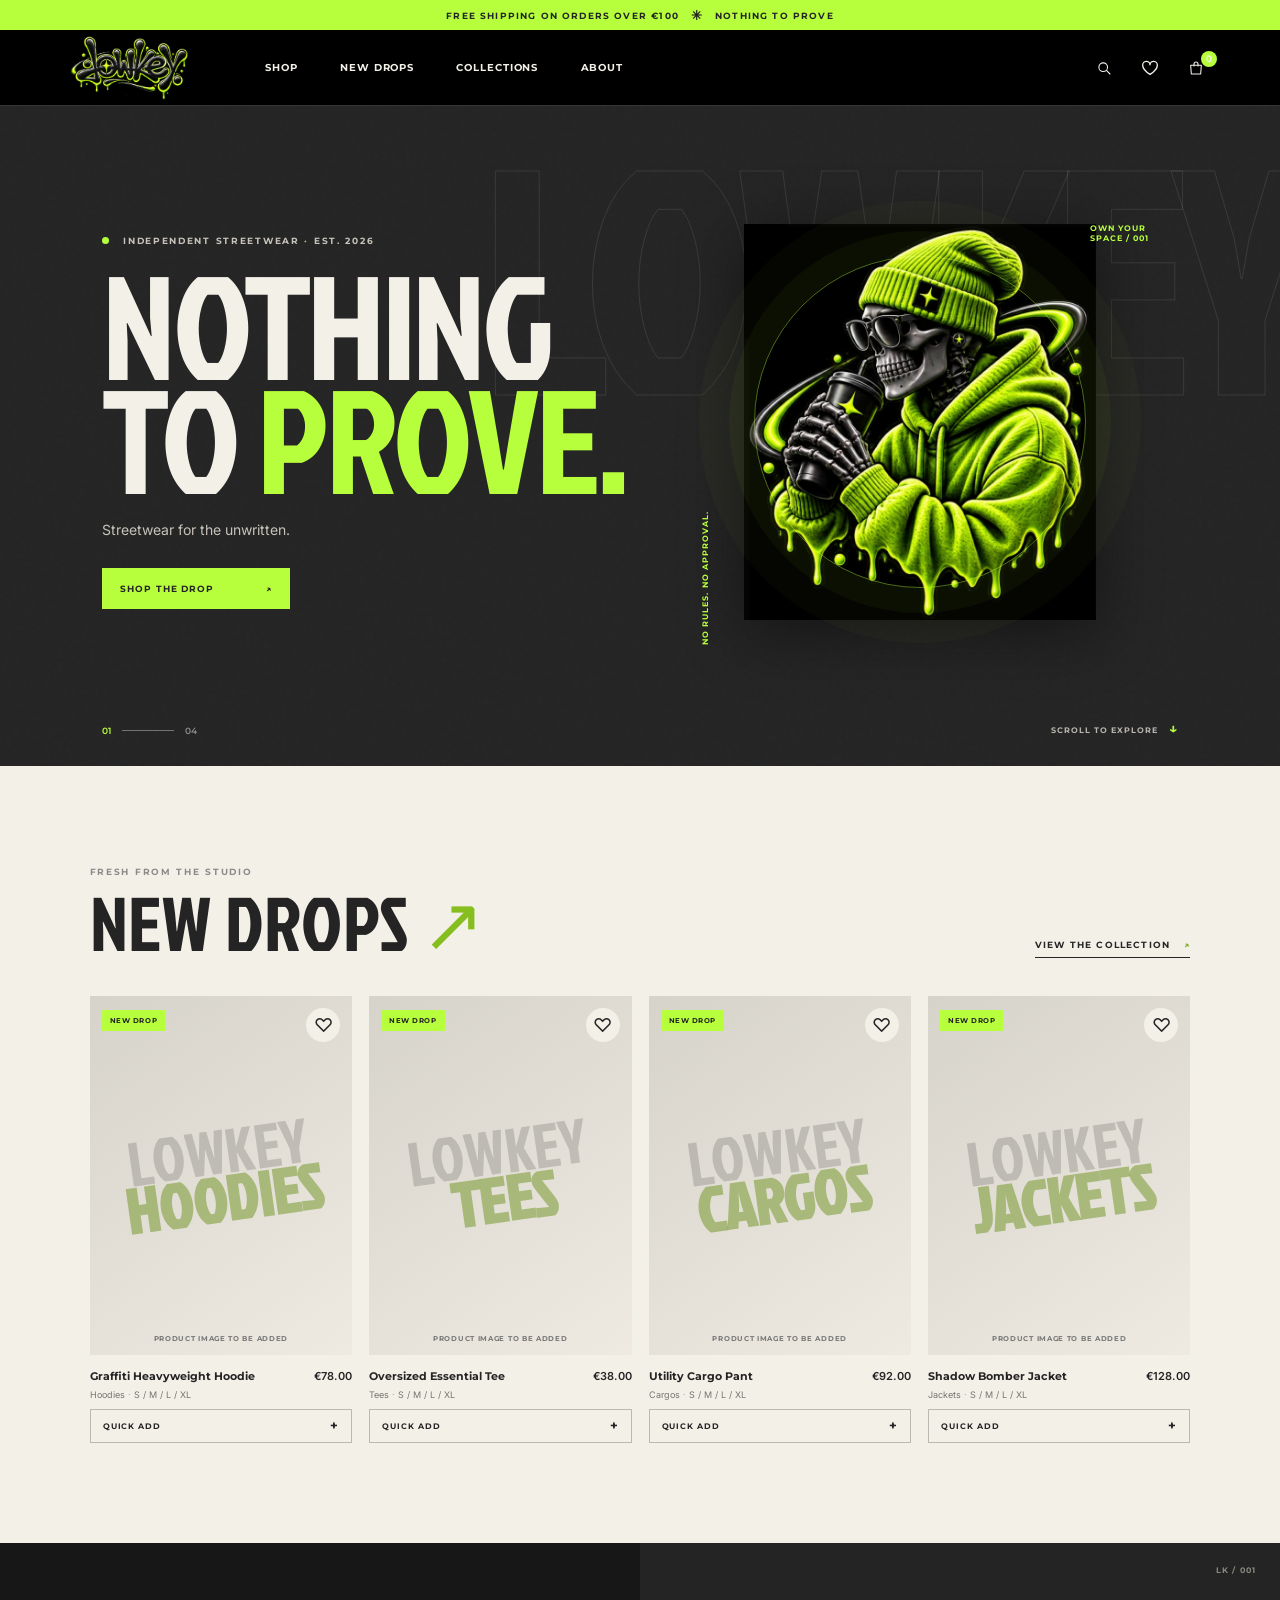
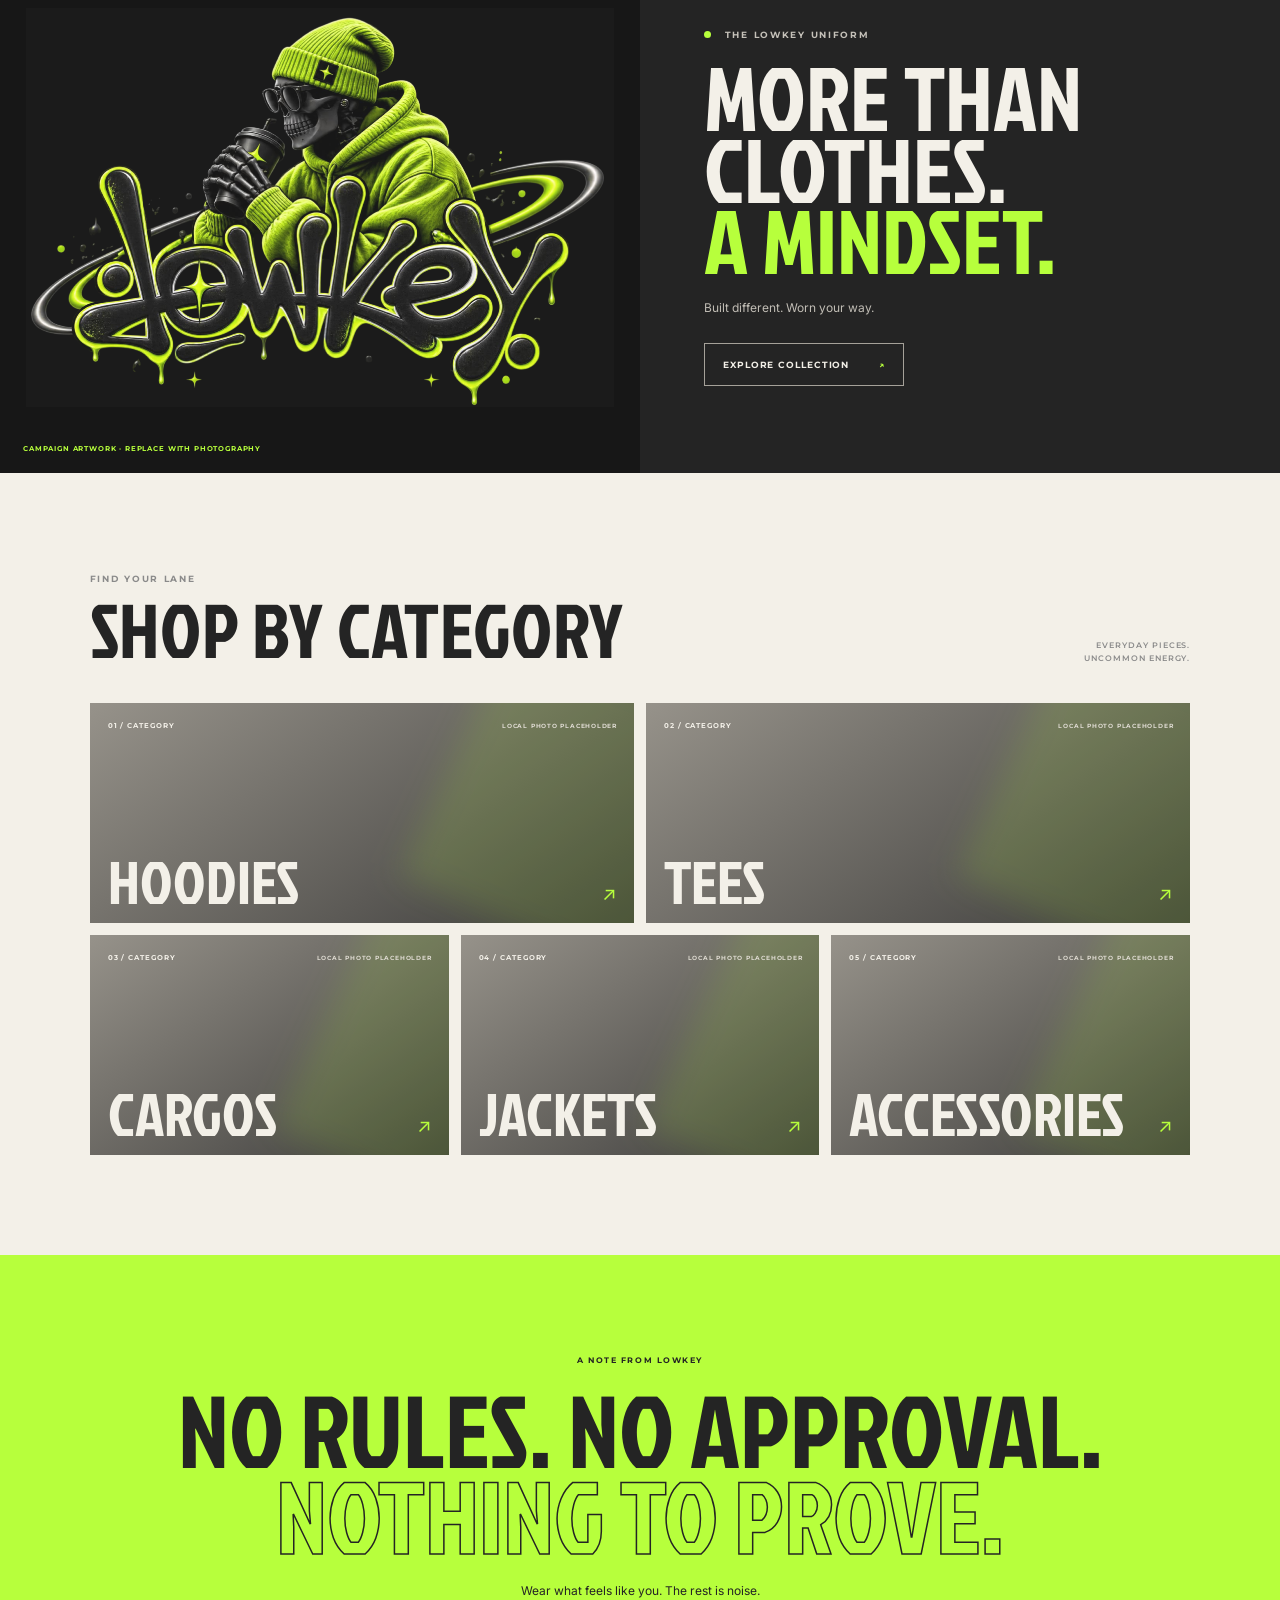
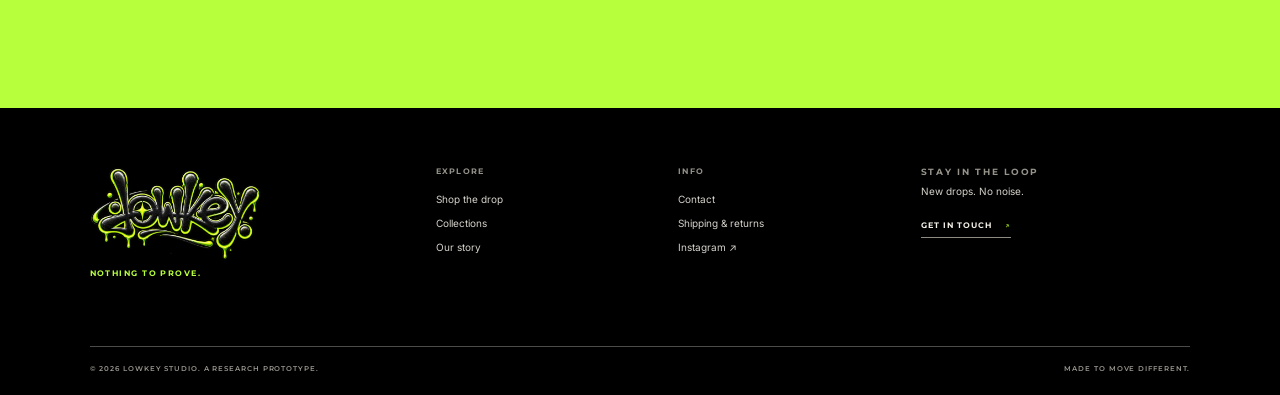
==== traditional/index.html @ ee7fc011 "static traditional homepage" ====
<!doctype html>
<html lang="en" data-prototype="traditional">
  <head>
    <meta charset="utf-8">
    <meta name="viewport" content="width=device-width, initial-scale=1">
    <meta name="theme-color" content="#242424">
    <meta name="description" content="LOWKEY — streetwear for the unwritten. Nothing to prove.">
    <title>LOWKEY — Nothing to prove</title>
    <link rel="preconnect" href="https://fonts.googleapis.com">
    <link rel="preconnect" href="https://fonts.gstatic.com" crossorigin>
    <link href="https://fonts.googleapis.com/css2?family=Inter:wght@400;500;600;700&family=Jockey+One&family=Montserrat:wght@400;500;600;700;800&display=swap" rel="stylesheet">
    <link rel="stylesheet" href="../shared/css/site.css">
    <script type="module" src="../shared/js/home.js"></script>
  </head>
  <body>
    <a class="skip-link" href="#main">Skip to content</a>
    <div class="announcement">FREE SHIPPING ON ORDERS OVER €100 <span aria-hidden="true">✳</span> NOTHING TO PROVE</div>
    <header class="site-header">
      <a class="brand" href="./" aria-label="LOWKEY home"><img src="../images/logos/Screenshot%202026-09-05%20at%2019.12.32.png" alt="LOWKEY"></a>
      <button class="menu-toggle" type="button" aria-expanded="false" aria-controls="primary-nav" aria-label="Open menu"><span></span><span></span></button>
      <nav id="primary-nav" class="primary-nav" aria-label="Main navigation">
        <a href="#drops">Shop</a><a href="#drops">New drops</a><a href="#campaign">Collections</a><a href="#about">About</a>
      </nav>
      <div class="header-actions">
        <button class="icon-button search-toggle" aria-label="Search products" type="button"><svg viewBox="0 0 24 24" aria-hidden="true"><circle cx="10.8" cy="10.8" r="6.5"></circle><path d="m16 16 5 5"></path></svg></button>
        <a class="icon-button" href="#drops" aria-label="Wishlist"><svg viewBox="0 0 24 24" aria-hidden="true"><path d="M20.8 8.7c0 5.4-8.8 11-8.8 11S3.2 14.1 3.2 8.7a4.4 4.4 0 0 1 8.8-.5 4.4 4.4 0 0 1 8.8.5Z"></path></svg></a>
        <button class="cart-link icon-button" type="button" aria-label="Shopping bag, 0 items" aria-controls="cart-panel"><svg viewBox="0 0 24 24" aria-hidden="true"><path d="M4 8h16l-1 13H5L4 8Z"></path><path d="M9 9V6a3 3 0 0 1 6 0v3"></path></svg><span class="cart-count" aria-live="polite">0</span></button>
      </div>
    </header>
    <main id="main">
      <section class="hero" aria-labelledby="hero-title">
        <div class="hero-grain" aria-hidden="true"></div>
        <div class="hero-copy">
          <p class="eyebrow"><span class="lime-dot"></span> INDEPENDENT STREETWEAR · EST. 2026</p>
          <h1 id="hero-title">NOTHING<br>TO <span>PROVE.</span></h1>
          <p class="hero-subtitle">Streetwear for the unwritten.</p>
          <a class="button button-lime" href="#drops">SHOP THE DROP <span aria-hidden="true">↗</span></a>
        </div>
        <div class="hero-art" aria-label="LOWKEY character artwork">
          <span class="art-note">OWN YOUR<br>SPACE / 001</span>
          <img src="../images/logos/Screenshot%202026-09-05%20at%2019.12.55.png" alt="LOWKEY illustrated character wearing an acid lime hoodie">
          <span class="art-caption">NO RULES. NO APPROVAL.</span>
        </div>
        <div class="hero-index"><span>01</span><span class="index-line"></span><span>04</span></div>
        <a class="scroll-cue" href="#drops">SCROLL TO EXPLORE <span aria-hidden="true">↓</span></a>
      </section>

      <section id="drops" class="drops section-pad" aria-labelledby="drops-title">
        <div class="section-heading">
          <div><p class="eyebrow">FRESH FROM THE STUDIO</p><h2 id="drops-title">NEW DROPS <span class="lime-text">↗</span></h2></div>
          <a class="text-link" href="#categories">VIEW THE COLLECTION <span aria-hidden="true">↗</span></a>
        </div>
        <div id="product-grid" class="product-grid" aria-live="polite"></div>
      </section>

      <section id="campaign" class="campaign" aria-labelledby="campaign-title">
        <div class="campaign-image"><img src="../images/logos/Screenshot%202026-09-05%20at%2019.12.09.png" alt="LOWKEY illustrated character and graffiti brand artwork"><span class="image-label">CAMPAIGN ARTWORK · REPLACE WITH PHOTOGRAPHY</span></div>
        <div class="campaign-copy"><p class="eyebrow"><span class="lime-dot"></span> THE LOWKEY UNIFORM</p><h2 id="campaign-title">MORE THAN<br>CLOTHES.<br><span>A MINDSET.</span></h2><p>Built different. Worn your way.</p><a class="button button-outline" href="#categories">EXPLORE COLLECTION <span aria-hidden="true">↗</span></a></div>
        <span class="campaign-mark" aria-hidden="true">LK / 001</span>
      </section>

      <section id="categories" class="categories section-pad" aria-labelledby="categories-title">
        <div class="section-heading"><div><p class="eyebrow">FIND YOUR LANE</p><h2 id="categories-title">SHOP BY CATEGORY</h2></div><span class="category-note">EVERYDAY PIECES.<br>UNCOMMON ENERGY.</span></div>
        <div class="category-grid">
          <a href="#drops" class="category-tile tile-hoodies"><span class="tile-num">01 / CATEGORY</span><span class="tile-title">HOODIES</span><span class="tile-arrow">↗</span><span class="placeholder-tag">LOCAL PHOTO PLACEHOLDER</span></a>
          <a href="#drops" class="category-tile tile-tees"><span class="tile-num">02 / CATEGORY</span><span class="tile-title">TEES</span><span class="tile-arrow">↗</span><span class="placeholder-tag">LOCAL PHOTO PLACEHOLDER</span></a>
          <a href="#drops" class="category-tile tile-cargos"><span class="tile-num">03 / CATEGORY</span><span class="tile-title">CARGOS</span><span class="tile-arrow">↗</span><span class="placeholder-tag">LOCAL PHOTO PLACEHOLDER</span></a>
          <a href="#drops" class="category-tile tile-jackets"><span class="tile-num">04 / CATEGORY</span><span class="tile-title">JACKETS</span><span class="tile-arrow">↗</span><span class="placeholder-tag">LOCAL PHOTO PLACEHOLDER</span></a>
          <a href="#drops" class="category-tile tile-accessories"><span class="tile-num">05 / CATEGORY</span><span class="tile-title">ACCESSORIES</span><span class="tile-arrow">↗</span><span class="placeholder-tag">LOCAL PHOTO PLACEHOLDER</span></a>
        </div>
      </section>

      <section id="about" class="statement" aria-labelledby="statement-title"><p class="eyebrow">A NOTE FROM LOWKEY</p><h2 id="statement-title">NO RULES. NO APPROVAL.<br><span>NOTHING TO PROVE.</span></h2><p class="statement-copy">Wear what feels like you. The rest is noise.</p></section>
    </main>
    <footer class="site-footer"><div class="footer-main"><div class="footer-brand"><img src="../images/logos/Screenshot%202026-09-05%20at%2019.12.32.png" alt="LOWKEY"><p>NOTHING TO PROVE.</p></div><div class="footer-column"><h2>EXPLORE</h2><a href="#drops">Shop the drop</a><a href="#categories">Collections</a><a href="#about">Our story</a></div><div class="footer-column"><h2>INFO</h2><a href="mailto:hello@lowkey.example">Contact</a><a href="#main">Shipping & returns</a><a href="#main">Instagram ↗</a></div><div class="footer-news"><p class="eyebrow">STAY IN THE LOOP</p><p>New drops. No noise.</p><a class="text-link" href="mailto:hello@lowkey.example">GET IN TOUCH <span aria-hidden="true">↗</span></a></div></div><div class="footer-bottom"><span>© 2026 LOWKEY STUDIO. A RESEARCH PROTOTYPE.</span><span>MADE TO MOVE DIFFERENT.</span></div></footer>
    <div class="toast" role="status" aria-live="polite"></div>
    <aside id="cart-panel" class="cart-panel" aria-label="Shopping bag" aria-hidden="true"><div class="cart-panel-head"><h2>YOUR BAG <span class="cart-count">0</span></h2><button class="cart-close" aria-label="Close bag" type="button">×</button></div><div class="cart-items"></div><p class="cart-empty">Your bag is empty.<br>Find something that feels like you.</p><a class="button button-lime cart-continue" href="#drops">KEEP EXPLORING ↗</a></aside><div class="cart-scrim"></div>
    <div class="search-panel" aria-hidden="true"><label for="site-search">SEARCH THE DROP</label><div class="search-field"><input id="site-search" type="search" placeholder="Try hoodie, tee, cap…"><button type="button" class="search-close" aria-label="Close search">×</button></div><div class="search-results"></div></div><div class="search-scrim"></div>
    <div class="announcement-note" aria-hidden="true">MOCK STORE · NO REAL ORDERS OR PAYMENTS</div>
  </body>
</html>
---- shared/css/site.css ----
:root{--charcoal:#242424;--offwhite:#f3f0e8;--lime:#b7ff3c;--concrete:#8a8a8a;--paper:#e8e5dc;--font-display:'Jockey One',Impact,sans-serif;--font-ui:'Montserrat',Arial,sans-serif;--font-body:'Inter',Arial,sans-serif;--content:1440px}
*{box-sizing:border-box}html{scroll-behavior:smooth;scroll-padding-top:92px}body{margin:0;background:var(--offwhite);color:var(--charcoal);font-family:var(--font-body);-webkit-font-smoothing:antialiased}button,a,input{font:inherit}a{color:inherit;text-decoration:none}button{color:inherit}.skip-link{position:fixed;z-index:1000;left:12px;top:-100px;background:var(--lime);padding:12px}.skip-link:focus{top:12px}:focus-visible{outline:3px solid #668f15;outline-offset:4px}.announcement{height:30px;display:flex;align-items:center;justify-content:center;gap:12px;background:var(--lime);font:700 9px var(--font-ui);letter-spacing:.13em}.announcement span{font-size:13px}.site-header{height:76px;padding:0 max(5.5vw,24px);display:flex;align-items:center;gap:6vw;background:var(--offwhite);position:sticky;top:0;z-index:30;border-bottom:1px solid rgba(36,36,36,.12)}.brand{width:143px;display:block;flex:none}.brand img,.footer-brand img{width:100%;display:block;filter:drop-shadow(0 0 1px var(--lime))}.primary-nav{height:100%;display:flex;align-items:center;gap:clamp(20px,3.3vw,54px);flex:1}.primary-nav a,.header-actions{font:700 10px var(--font-ui);letter-spacing:.09em;text-transform:uppercase}.primary-nav a{height:100%;display:flex;align-items:center;position:relative}.primary-nav a:after{position:absolute;content:'';bottom:20px;left:0;width:0;height:2px;background:var(--lime);transition:width .2s}.primary-nav a:hover:after{width:100%}.header-actions{display:flex;align-items:center;gap:18px}.icon-button{width:28px;height:32px;display:inline-flex;align-items:center;justify-content:center;border:0;background:none;cursor:pointer;position:relative}.icon-button svg{width:20px;height:20px;fill:none;stroke:currentColor;stroke-width:1.6;stroke-linecap:round;stroke-linejoin:round}.cart-count{position:absolute;right:-7px;top:-1px;background:var(--lime);font:700 9px var(--font-body);width:16px;height:16px;border-radius:50%;display:grid;place-items:center}.menu-toggle{display:none}
.hero{background:var(--charcoal);color:var(--offwhite);min-height:min(660px,calc(100vh - 106px));position:relative;overflow:hidden;display:grid;grid-template-columns:1.04fr .96fr;align-items:center;padding:42px max(8vw,30px) 70px}.hero:before{content:'LOWKEY';position:absolute;right:-1vw;top:6%;font:clamp(150px,25vw,380px)/.8 var(--font-display);letter-spacing:-.06em;color:transparent;-webkit-text-stroke:1px rgba(243,240,232,.1);white-space:nowrap}.hero-grain{position:absolute;inset:0;pointer-events:none;background-image:url("data:image/svg+xml,%3Csvg viewBox='0 0 180 180' xmlns='http://www.w3.org/2000/svg'%3E%3Cfilter id='n'%3E%3CfeTurbulence type='fractalNoise' baseFrequency='.8' numOctaves='3' stitchTiles='stitch'/%3E%3C/filter%3E%3Crect width='100%25' height='100%25' filter='url(%23n)' opacity='.1'/%3E%3C/svg%3E");opacity:.18}.hero-copy,.hero-art{position:relative;z-index:1}.eyebrow{font:700 9px var(--font-ui);letter-spacing:.19em;margin:0 0 22px}.hero .eyebrow{color:#c7c3bb}.lime-dot{display:inline-block;width:7px;height:7px;background:var(--lime);border-radius:50%;margin-right:9px}.hero h1{font:clamp(80px,11.5vw,168px)/.77 var(--font-display);letter-spacing:-.025em;margin:0 0 26px}.hero h1 span{color:var(--lime)}.hero-subtitle{font-size:14px;color:#c7c3bb;margin:0 0 30px}.button{display:inline-flex;justify-content:space-between;align-items:center;gap:30px;min-width:188px;padding:15px 18px;font:700 9px var(--font-ui);letter-spacing:.1em;transition:transform .2s,background .2s,color .2s}.button:hover{transform:translateY(-3px)}.button-lime{background:var(--lime);color:var(--charcoal)}.button-lime:hover{background:#d2ff87}.hero-art{justify-self:center;align-self:center;width:min(100%,440px);height:475px;display:grid;place-items:center}.hero-art:after{content:'';position:absolute;width:330px;height:330px;border:1px solid rgba(183,255,60,.42);border-radius:50%;box-shadow:0 0 0 25px rgba(183,255,60,.04),0 0 0 55px rgba(183,255,60,.025);z-index:-1}.hero-art img{width:80%;height:95%;object-fit:contain;mix-blend-mode:screen;filter:drop-shadow(0 12px 32px rgba(0,0,0,.45))}.art-note,.art-caption{position:absolute;font:700 8px var(--font-ui);letter-spacing:.13em;color:var(--lime)}.art-note{right:-10px;top:38px}.art-caption{left:0;bottom:15px;writing-mode:vertical-rl;transform:rotate(180deg)}.hero-index{position:absolute;bottom:30px;left:8vw;display:flex;align-items:center;gap:11px;font:600 9px var(--font-ui);color:var(--concrete)}.hero-index span:first-child{color:var(--lime)}.index-line{height:1px;width:52px;background:#747474}.scroll-cue{position:absolute;bottom:29px;right:8vw;font:700 8px var(--font-ui);letter-spacing:.12em;color:#bab7b0}.scroll-cue span{color:var(--lime);font-size:14px;margin-left:8px}
.section-pad{padding:100px max(7vw,28px)}.drops{max-width:var(--content);margin:0 auto}.section-heading{display:flex;justify-content:space-between;align-items:end;margin-bottom:38px}.section-heading .eyebrow{color:var(--concrete);margin-bottom:9px}.section-heading h2{font:clamp(42px,6vw,76px)/.95 var(--font-display);margin:0;letter-spacing:.01em}.lime-text{color:#86be20}.text-link{font:700 9px var(--font-ui);letter-spacing:.13em;border-bottom:1px solid var(--charcoal);padding-bottom:7px}.text-link span{color:#79aa1d;margin-left:10px}.product-grid{display:grid;grid-template-columns:repeat(4,minmax(0,1fr));gap:17px}.product-card{min-width:0}.product-visual{height:clamp(220px,28vw,390px);position:relative;overflow:hidden;background:#dedbd2}.product-placeholder{position:absolute;inset:0;display:flex;flex-direction:column;align-items:center;justify-content:center;background:linear-gradient(145deg,#d6d3ca,#eeeae1);color:#aaa69e;transition:transform .4s}.product-card:hover .product-placeholder{transform:scale(1.03)}.product-placeholder>span{font:clamp(28px,5vw,62px)/.78 var(--font-display);text-align:center;transform:rotate(-8deg);color:rgba(36,36,36,.18)}.product-placeholder b{color:rgba(102,143,21,.48)}.product-placeholder small{position:absolute;bottom:12px;font:700 7px var(--font-ui);letter-spacing:.1em;color:#777}.wishlist-button{position:absolute;right:12px;top:12px;border:0;background:var(--offwhite);width:34px;height:34px;border-radius:50%;font-size:19px;cursor:pointer;transition:background .2s}.wishlist-button[aria-pressed=true]{background:var(--lime);color:#242424}.product-badge{position:absolute;left:12px;top:14px;background:var(--lime);padding:6px 8px;font:700 7px var(--font-ui);letter-spacing:.08em}.product-info{display:flex;justify-content:space-between;gap:8px;padding:14px 0 9px}.product-info h3{font:700 11px var(--font-ui);margin:0 0 6px}.product-info p{color:#77746e;font-size:9px;margin:0}.product-info p span{color:#aaa}.product-info strong{font:600 11px var(--font-body);white-space:nowrap}.quick-add{border:1px solid #bcb9b1;background:transparent;width:100%;display:flex;justify-content:space-between;padding:11px 12px;font:700 8px var(--font-ui);letter-spacing:.12em;cursor:pointer;transition:background .2s,border .2s}.quick-add:hover{background:var(--lime);border-color:var(--lime)}.quick-add span{font-size:13px;line-height:9px}
.campaign{min-height:530px;background:var(--charcoal);color:var(--offwhite);display:grid;grid-template-columns:1fr 1fr;position:relative;overflow:hidden}.campaign-image{position:relative;min-height:490px;background:#171717;display:grid;place-items:center;overflow:hidden}.campaign-image img{width:92%;height:91%;object-fit:contain;mix-blend-mode:screen}.image-label{position:absolute;left:23px;bottom:20px;font:700 7px var(--font-ui);letter-spacing:.12em;color:var(--lime)}.campaign-copy{align-self:center;padding:70px 11% 70px 10%;position:relative;z-index:1}.campaign-copy .eyebrow{color:#c5c1b9}.campaign-copy h2{font:clamp(55px,7vw,95px)/.8 var(--font-display);margin:0 0 23px}.campaign-copy h2 span{color:var(--lime)}.campaign-copy>p:not(.eyebrow){font-size:12px;color:#c1bdb5;margin:0 0 28px}.button-outline{border:1px solid #a5a199;color:var(--offwhite)}.button-outline span{color:var(--lime)}.button-outline:hover{background:var(--offwhite);color:var(--charcoal)}.campaign-mark{position:absolute;right:24px;top:22px;font:700 8px var(--font-ui);letter-spacing:.14em;color:#89867f}
.categories{max-width:var(--content);margin:0 auto}.category-note{font:600 8px/1.6 var(--font-ui);letter-spacing:.12em;color:var(--concrete);text-align:right}.category-grid{display:grid;grid-template-columns:repeat(6,1fr);grid-template-rows:220px 220px;gap:12px}.category-tile{position:relative;overflow:hidden;background:#d7d3c9;color:var(--offwhite);padding:18px;display:flex;flex-direction:column;justify-content:space-between;transition:filter .25s}.category-tile:before{content:'';position:absolute;inset:0;background:linear-gradient(145deg,#8f8b83,#55534f 58%,#292929);opacity:.9;transition:transform .4s}.category-tile:after{position:absolute;content:'';width:55%;height:125%;background:rgba(183,255,60,.14);transform:rotate(25deg);right:-20%;top:-12%;filter:blur(16px)}.category-tile:hover:before{transform:scale(1.04)}.category-tile>*{position:relative;z-index:1}.tile-hoodies{grid-column:span 3}.tile-tees{grid-column:span 3}.tile-cargos{grid-column:span 2}.tile-jackets{grid-column:span 2}.tile-accessories{grid-column:span 2}.tile-num,.placeholder-tag{font:700 7px var(--font-ui);letter-spacing:.13em}.tile-title{font:clamp(34px,5vw,60px)/.8 var(--font-display)}.tile-arrow{position:absolute;right:18px;bottom:18px;font-size:19px;color:var(--lime)}.placeholder-tag{position:absolute;right:17px;top:19px;color:#ddd9d0;font-size:6px}.statement{background:var(--lime);text-align:center;position:relative;padding:100px 20px 110px;overflow:hidden}.statement .eyebrow{font-size:8px}.statement h2{font:clamp(44px,8vw,106px)/.84 var(--font-display);margin:0 auto 24px;position:relative}.statement h2 span{color:transparent;-webkit-text-stroke:1.5px var(--charcoal)}.statement-copy{font-size:12px;margin:0}.statement-star{position:absolute;width:80px;right:9%;top:17%;opacity:.16;mix-blend-mode:multiply}
.site-footer{background:var(--charcoal);color:var(--offwhite);padding:58px max(7vw,28px) 22px}.footer-main{max-width:var(--content);margin:0 auto 60px;display:grid;grid-template-columns:1.5fr 1fr 1fr 1.3fr;gap:35px}.footer-brand img{width:170px;filter:grayscale(1) brightness(0) invert(1)}.footer-brand p{font:700 8px var(--font-ui);letter-spacing:.18em;color:var(--lime)}.footer-column{display:flex;flex-direction:column;gap:12px}.footer-column h2{font:700 8px var(--font-ui);letter-spacing:.15em;color:#929088;margin:0 0 5px}.footer-column a,.footer-news>p:not(.eyebrow){font-size:10px;color:#d5d2ca}.footer-column a:hover,.footer-news a:hover{color:var(--lime)}.footer-news .eyebrow{color:#96938b;margin-bottom:8px}.footer-news>p:not(.eyebrow){margin:0 0 15px}.footer-news .text-link{display:inline-block;border-color:#8e8a82;font-size:8px}.footer-bottom{max-width:var(--content);margin:auto;border-top:1px solid #4c4b47;padding-top:17px;display:flex;justify-content:space-between;font:600 7px var(--font-ui);letter-spacing:.13em;color:#99968e}.toast{position:fixed;z-index:70;bottom:24px;left:50%;transform:translate(-50%,18px);background:var(--lime);padding:13px 20px;font:700 10px var(--font-ui);opacity:0;pointer-events:none;transition:opacity .2s,transform .2s}.toast.is-visible{opacity:1;transform:translate(-50%,0)}.cart-panel,.search-panel{position:fixed;z-index:60;background:var(--offwhite);box-shadow:0 0 50px #0002;transition:transform .3s ease;visibility:hidden}.cart-panel{right:0;top:0;bottom:0;width:min(420px,92vw);padding:26px;transform:translateX(105%)}.cart-panel.is-open,.search-panel.is-open{visibility:visible;transform:translate(0)}.cart-panel-head{display:flex;align-items:center;justify-content:space-between;border-bottom:1px solid #cfccc4;padding-bottom:18px}.cart-panel-head h2{font:34px var(--font-display);margin:0}.cart-panel-head .cart-count{position:static;display:inline-grid;vertical-align:middle}.cart-close,.search-close{background:none;border:0;font-size:26px;cursor:pointer}.cart-items{padding:8px 0}.cart-item{display:flex;justify-content:space-between;gap:15px;padding:16px 0;border-bottom:1px solid #d6d2c9;font-size:11px}.cart-item p{font-size:9px;color:#777;margin:7px 0 0}.cart-empty{font-size:12px;line-height:1.7;color:#69665f;margin:25px 0}.cart-continue{margin-top:22px;width:100%}.cart-continue[hidden]{display:none}.cart-scrim,.search-scrim{position:fixed;inset:0;background:#1119;z-index:55;opacity:0;visibility:hidden;transition:opacity .3s}.cart-scrim.is-open,.search-scrim.is-open{opacity:1;visibility:visible}.search-panel{top:0;left:0;right:0;padding:32px max(8vw,24px);transform:translateY(-105%)}.search-panel>label{font:700 9px var(--font-ui);letter-spacing:.16em}.search-field{display:flex;border-bottom:2px solid var(--charcoal);margin-top:14px}.search-field input{border:0;background:transparent;outline:none;font:clamp(26px,4vw,44px) var(--font-display);padding:10px 0;width:100%;text-transform:uppercase}.search-results{display:grid;grid-template-columns:repeat(3,1fr);gap:12px;padding-top:18px}.search-result{display:flex;justify-content:space-between;padding:12px;background:#e8e5dc;font-size:10px}.search-empty{font-size:11px;color:#777}.announcement-note{position:absolute;left:-9999px}.panel-open{overflow:hidden}
@media(max-width:850px){.site-header{gap:20px}.primary-nav{gap:20px}.header-actions{gap:10px}.hero{padding-left:6vw;padding-right:6vw;grid-template-columns:1.05fr .95fr}.hero-art{height:390px}.hero h1{font-size:clamp(74px,12vw,115px)}.campaign{min-height:430px}.campaign-image{min-height:420px}.campaign-copy{padding:50px 6%}.footer-main{grid-template-columns:1.4fr 1fr 1fr}.footer-news{grid-column:2/4}.section-pad{padding-top:76px;padding-bottom:76px}}
@media(max-width:620px){html{scroll-padding-top:65px}.announcement{height:26px;font-size:7px}.site-header{height:64px;padding:0 19px;justify-content:space-between}.brand{width:115px}.menu-toggle{width:32px;height:34px;border:0;background:none;display:flex;flex-direction:column;justify-content:center;gap:6px;order:3;padding:4px}.menu-toggle span{display:block;width:22px;height:1px;background:var(--charcoal)}.menu-toggle[aria-expanded=true] span:first-child{transform:translateY(3.5px) rotate(45deg)}.menu-toggle[aria-expanded=true] span:last-child{transform:translateY(-3.5px) rotate(-45deg)}.header-actions{margin-left:auto}.header-actions .icon-button:nth-child(2){display:none}.primary-nav{position:absolute;top:64px;left:0;right:0;height:auto;background:var(--offwhite);display:flex;align-items:stretch;flex-direction:column;gap:0;padding:0 22px;max-height:0;overflow:hidden;transition:max-height .25s,padding .25s;border-bottom:0}.primary-nav.is-open{max-height:260px;padding:10px 22px 20px;border-bottom:1px solid #ccc}.primary-nav a{padding:13px 0;border-bottom:1px solid #d9d6ce;font-size:10px}.primary-nav a:after{display:none}.hero{display:flex;min-height:710px;flex-direction:column;align-items:flex-start;justify-content:flex-start;padding:68px 25px 65px}.hero-copy{z-index:2}.hero h1{font-size:clamp(91px,19vw,137px);margin:0 0 20px}.hero .eyebrow{font-size:7px;margin-bottom:18px}.hero-subtitle{font-size:12px;margin-bottom:20px}.hero-art{position:absolute;width:65%;height:330px;right:-3%;bottom:55px;opacity:.87}.hero-art:after{width:220px;height:220px}.hero-art img{width:90%}.art-note{right:5px;top:35px;font-size:6px}.art-caption{font-size:6px;left:0;bottom:5px}.hero-index{left:25px;bottom:23px}.scroll-cue{right:23px;bottom:24px;font-size:7px}.section-pad{padding:64px 20px}.section-heading{align-items:flex-start;gap:20px;margin-bottom:25px}.section-heading h2{font-size:47px}.section-heading .eyebrow{font-size:7px}.section-heading>.text-link{font-size:7px;margin-top:19px;white-space:nowrap}.product-grid{grid-template-columns:repeat(2,minmax(0,1fr));gap:26px 11px}.product-visual{height:clamp(205px,62vw,330px)}.product-info{padding-top:10px}.product-info h3{font-size:9px}.product-info p{font-size:8px}.product-info strong{font-size:10px}.wishlist-button{width:30px;height:30px;right:8px;top:8px}.product-badge{font-size:6px;left:8px;top:9px}.quick-add{padding:10px;font-size:7px}.campaign{display:flex;flex-direction:column-reverse}.campaign-image{min-height:330px;height:80vw}.campaign-image img{width:90%}.campaign-copy{padding:58px 24px 48px}.campaign-copy h2{font-size:clamp(66px,15vw,92px)}.campaign-mark{right:17px;top:14px}.categories .section-heading{align-items:end}.categories .section-heading h2{font-size:43px}.category-note{font-size:6px;min-width:90px}.category-grid{grid-template-rows:170px 150px 150px;gap:8px}.tile-hoodies{grid-column:span 3}.tile-tees{grid-column:span 3}.tile-cargos{grid-column:span 3}.tile-jackets{grid-column:span 3}.tile-accessories{grid-column:span 6}.category-tile{padding:12px}.tile-title{font-size:clamp(34px,10vw,51px)}.placeholder-tag{font-size:5px;right:10px;top:13px}.tile-num{font-size:6px}.tile-arrow{right:12px;bottom:12px}.statement{padding:78px 18px 84px}.statement .eyebrow{font-size:7px}.statement h2{font-size:clamp(44px,11vw,67px)}.statement-star{width:43px;right:6%;top:10%}.site-footer{padding:47px 22px 17px}.footer-main{grid-template-columns:1fr 1fr;gap:34px 15px;margin-bottom:39px}.footer-brand{grid-column:span 2}.footer-brand img{width:135px}.footer-news{grid-column:span 2}.footer-bottom{font-size:6px;gap:15px;line-height:1.6}.footer-bottom span:last-child{text-align:right}.search-panel{padding:26px 20px}.search-results{grid-template-columns:1fr}.search-result:nth-child(n+4){display:none}}
@media(prefers-reduced-motion:reduce){*,*:before,*:after{scroll-behavior:auto!important;animation-duration:.01ms!important;animation-iteration-count:1!important;transition-duration:.01ms!important}}
.site-header{background:#000;color:var(--offwhite);border-bottom-color:#363636}.menu-toggle span{background:var(--offwhite)}
@media(max-width:620px){.primary-nav{color:var(--charcoal)}}
.brand{width:118px}.brand img{filter:none}
@media(max-width:620px){.brand{width:96px}}
.site-footer{background:#000}.footer-brand img{filter:none}
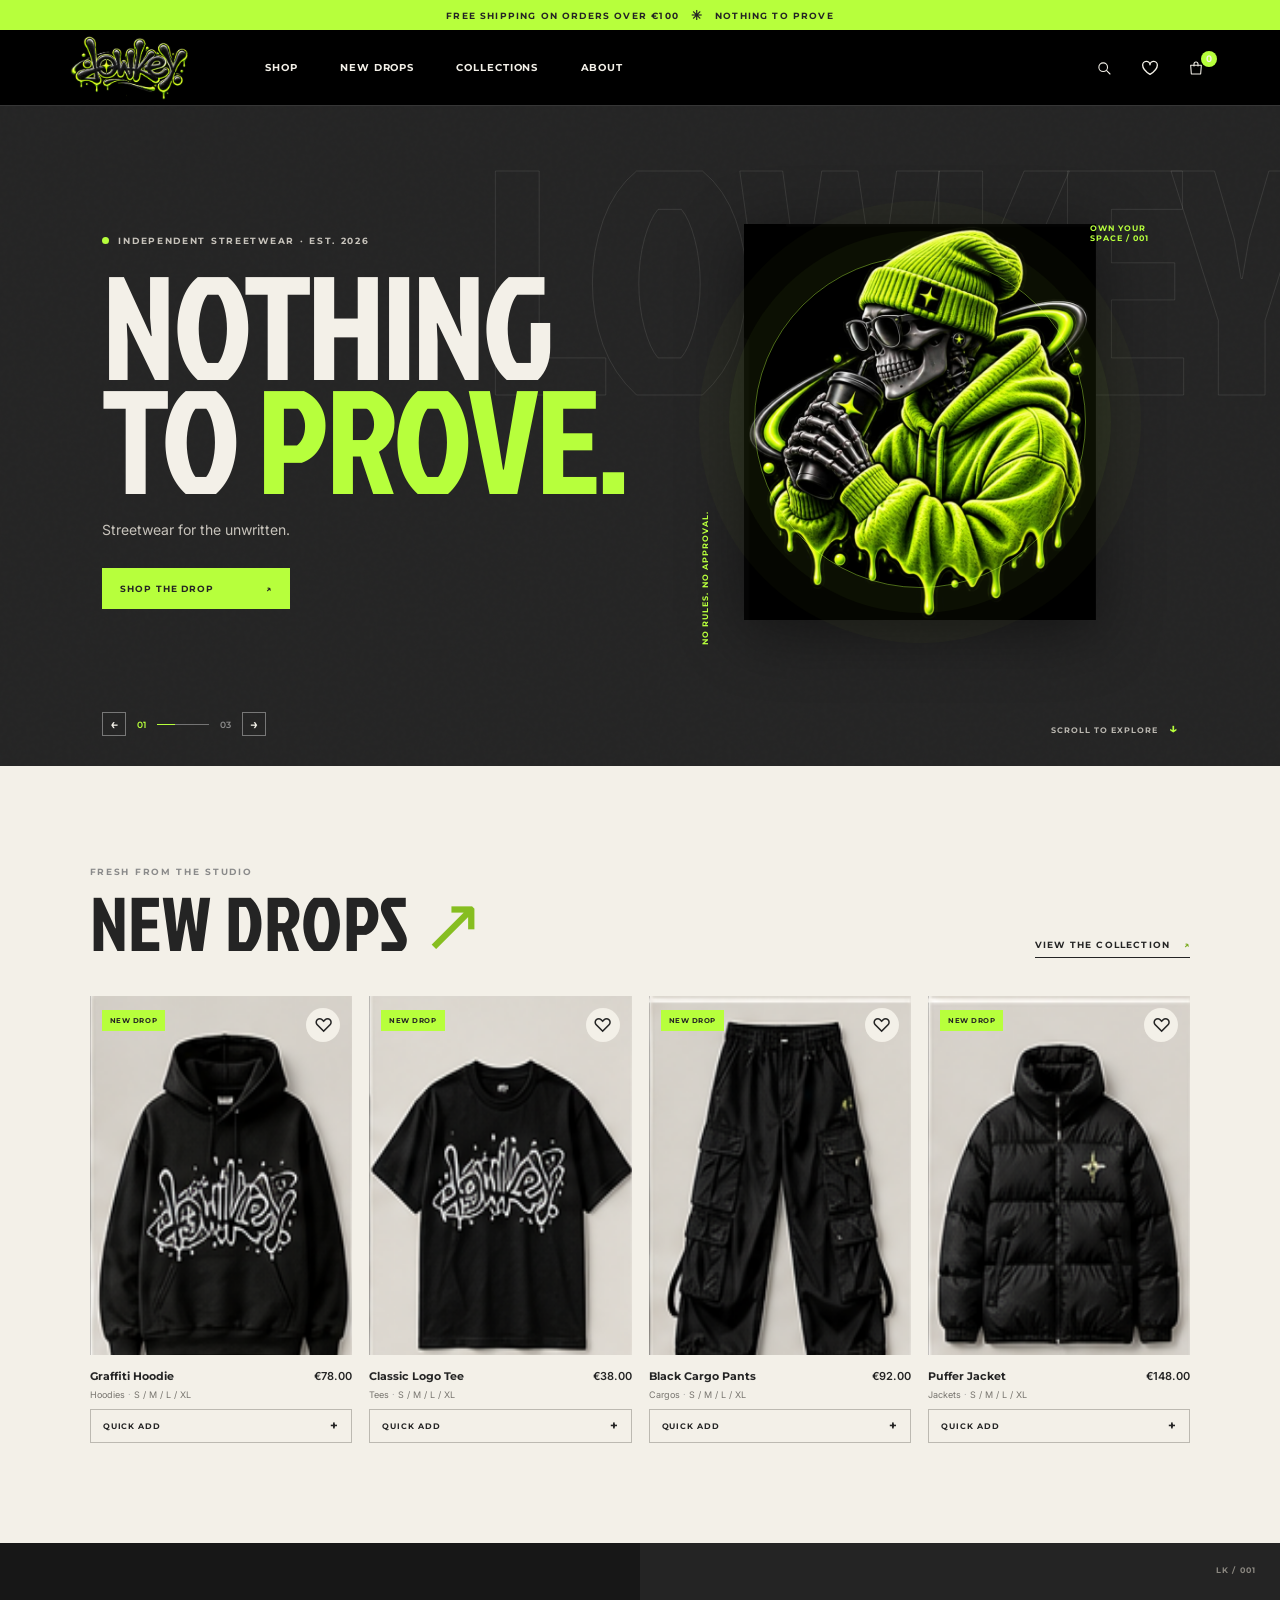
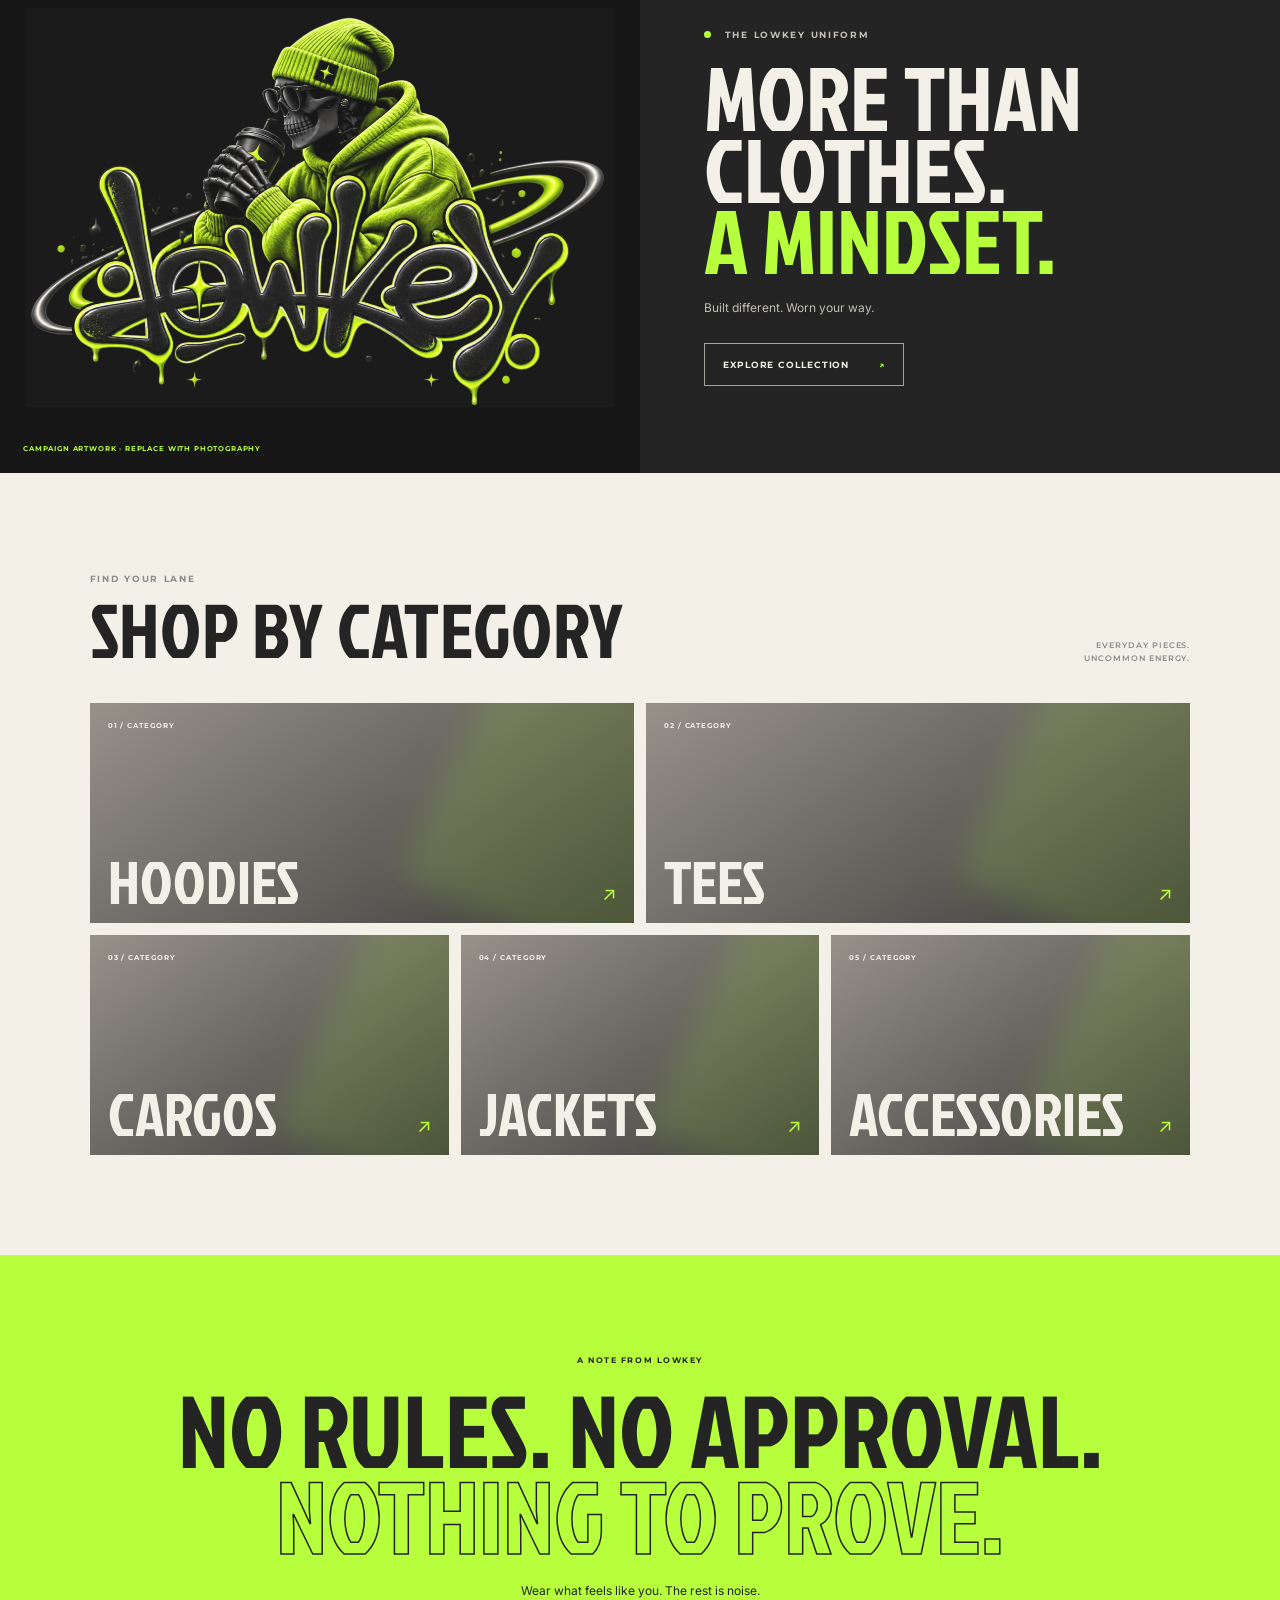
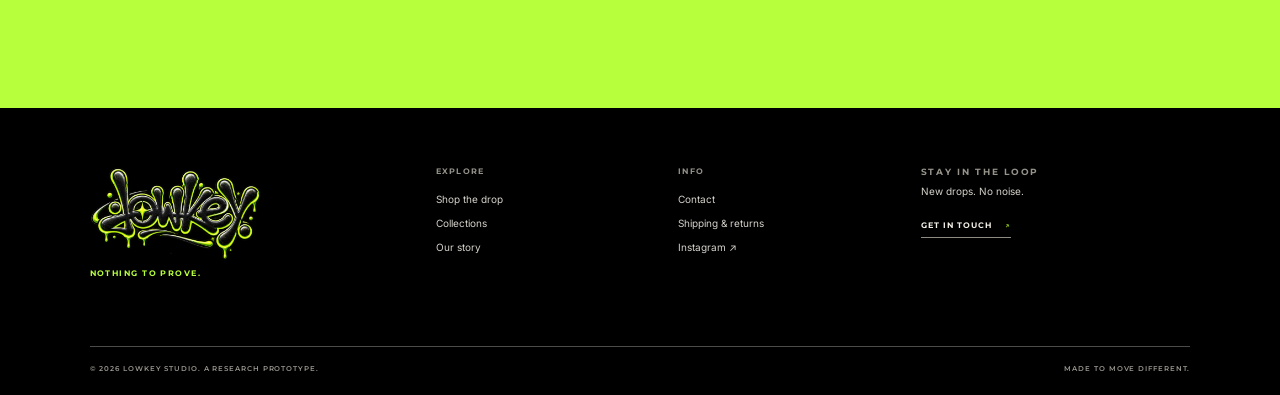
==== commit bba7e3e7: "homepage done" ====
--- a/traditional/index.html
+++ b/traditional/index.html
@@ -31,17 +31,23 @@
       <section class="hero" aria-labelledby="hero-title">
         <div class="hero-grain" aria-hidden="true"></div>
         <div class="hero-copy">
-          <p class="eyebrow"><span class="lime-dot"></span> INDEPENDENT STREETWEAR · EST. 2026</p>
+          <p class="eyebrow"><span class="lime-dot"></span><span class="hero-eyebrow-text">INDEPENDENT STREETWEAR · EST. 2026</span></p>
           <h1 id="hero-title">NOTHING<br>TO <span>PROVE.</span></h1>
           <p class="hero-subtitle">Streetwear for the unwritten.</p>
-          <a class="button button-lime" href="#drops">SHOP THE DROP <span aria-hidden="true">↗</span></a>
+          <a class="button button-lime hero-cta" href="#drops">SHOP THE DROP <span aria-hidden="true">↗</span></a>
         </div>
         <div class="hero-art" aria-label="LOWKEY character artwork">
           <span class="art-note">OWN YOUR<br>SPACE / 001</span>
-          <img src="../images/logos/Screenshot%202026-09-05%20at%2019.12.55.png" alt="LOWKEY illustrated character wearing an acid lime hoodie">
+          <img class="hero-art-image" src="../images/logos/Screenshot%202026-09-05%20at%2019.12.55.png" alt="LOWKEY illustrated character wearing an acid lime hoodie">
           <span class="art-caption">NO RULES. NO APPROVAL.</span>
         </div>
-        <div class="hero-index"><span>01</span><span class="index-line"></span><span>04</span></div>
+        <div class="hero-index" role="group" aria-label="Campaign slide navigation">
+          <button class="hero-prev" type="button" aria-label="Previous campaign">←</button>
+          <span class="hero-current" aria-live="polite">01</span>
+          <span class="index-line"><span class="index-progress"></span></span>
+          <span>03</span>
+          <button class="hero-next" type="button" aria-label="Next campaign">→</button>
+        </div>
         <a class="scroll-cue" href="#drops">SCROLL TO EXPLORE <span aria-hidden="true">↓</span></a>
       </section>
 
@@ -62,11 +68,11 @@
       <section id="categories" class="categories section-pad" aria-labelledby="categories-title">
         <div class="section-heading"><div><p class="eyebrow">FIND YOUR LANE</p><h2 id="categories-title">SHOP BY CATEGORY</h2></div><span class="category-note">EVERYDAY PIECES.<br>UNCOMMON ENERGY.</span></div>
         <div class="category-grid">
-          <a href="#drops" class="category-tile tile-hoodies"><span class="tile-num">01 / CATEGORY</span><span class="tile-title">HOODIES</span><span class="tile-arrow">↗</span><span class="placeholder-tag">LOCAL PHOTO PLACEHOLDER</span></a>
-          <a href="#drops" class="category-tile tile-tees"><span class="tile-num">02 / CATEGORY</span><span class="tile-title">TEES</span><span class="tile-arrow">↗</span><span class="placeholder-tag">LOCAL PHOTO PLACEHOLDER</span></a>
-          <a href="#drops" class="category-tile tile-cargos"><span class="tile-num">03 / CATEGORY</span><span class="tile-title">CARGOS</span><span class="tile-arrow">↗</span><span class="placeholder-tag">LOCAL PHOTO PLACEHOLDER</span></a>
-          <a href="#drops" class="category-tile tile-jackets"><span class="tile-num">04 / CATEGORY</span><span class="tile-title">JACKETS</span><span class="tile-arrow">↗</span><span class="placeholder-tag">LOCAL PHOTO PLACEHOLDER</span></a>
-          <a href="#drops" class="category-tile tile-accessories"><span class="tile-num">05 / CATEGORY</span><span class="tile-title">ACCESSORIES</span><span class="tile-arrow">↗</span><span class="placeholder-tag">LOCAL PHOTO PLACEHOLDER</span></a>
+          <a href="#drops" class="category-tile tile-hoodies"><span class="tile-num">01 / CATEGORY</span><span class="tile-title">HOODIES</span><span class="tile-arrow">↗</span></a>
+          <a href="#drops" class="category-tile tile-tees"><span class="tile-num">02 / CATEGORY</span><span class="tile-title">TEES</span><span class="tile-arrow">↗</span></a>
+          <a href="#drops" class="category-tile tile-cargos"><span class="tile-num">03 / CATEGORY</span><span class="tile-title">CARGOS</span><span class="tile-arrow">↗</span></a>
+          <a href="#drops" class="category-tile tile-jackets"><span class="tile-num">04 / CATEGORY</span><span class="tile-title">JACKETS</span><span class="tile-arrow">↗</span></a>
+          <a href="#drops" class="category-tile tile-accessories"><span class="tile-num">05 / CATEGORY</span><span class="tile-title">ACCESSORIES</span><span class="tile-arrow">↗</span></a>
         </div>
       </section>
 
--- a/shared/css/site.css
+++ b/shared/css/site.css
@@ -13,3 +13,8 @@
 .brand{width:118px}.brand img{filter:none}
 @media(max-width:620px){.brand{width:96px}}
 .site-footer{background:#000}.footer-brand img{filter:none}
+.hero-index .hero-prev,.hero-index .hero-next{width:24px;height:24px;padding:0;border:1px solid #777;background:transparent;color:var(--offwhite);font-size:14px;line-height:1;cursor:pointer;transition:background .2s,color .2s,border-color .2s}.hero-index .hero-prev:hover,.hero-index .hero-next:hover{background:var(--lime);color:var(--charcoal);border-color:var(--lime)}.hero-index .hero-current{color:var(--lime)}.hero-index .index-line{position:relative;overflow:hidden}.hero-index .index-progress{position:absolute;left:0;top:0;height:100%;background:var(--lime);transition:width .25s ease}
+.hero.is-text-only{grid-template-columns:1fr;text-align:center}.hero.is-text-only .hero-copy{width:min(100%,1000px);margin:auto}.hero.is-text-only .eyebrow{text-align:center}.hero.is-text-only h1{font-size:clamp(100px,16vw,220px)}.hero.is-text-only .button{margin-inline:auto}.hero-art[hidden]{display:none}
+@media(max-width:620px){.hero.is-text-only{justify-content:center;min-height:calc(100svh - 90px);padding-bottom:85px}.hero.is-text-only h1{font-size:clamp(82px,18vw,110px)}}
+.product-image{background-image:url("../LOWKEY%20Streetwear%20Catalog%20Grid.png");background-repeat:no-repeat;background-size:1100% 620%;background-position:var(--sheet-x) var(--sheet-y)}
+.product-image{position:absolute;inset:0;transition:transform .4s}.product-card:hover .product-image{transform:scale(1.03)}
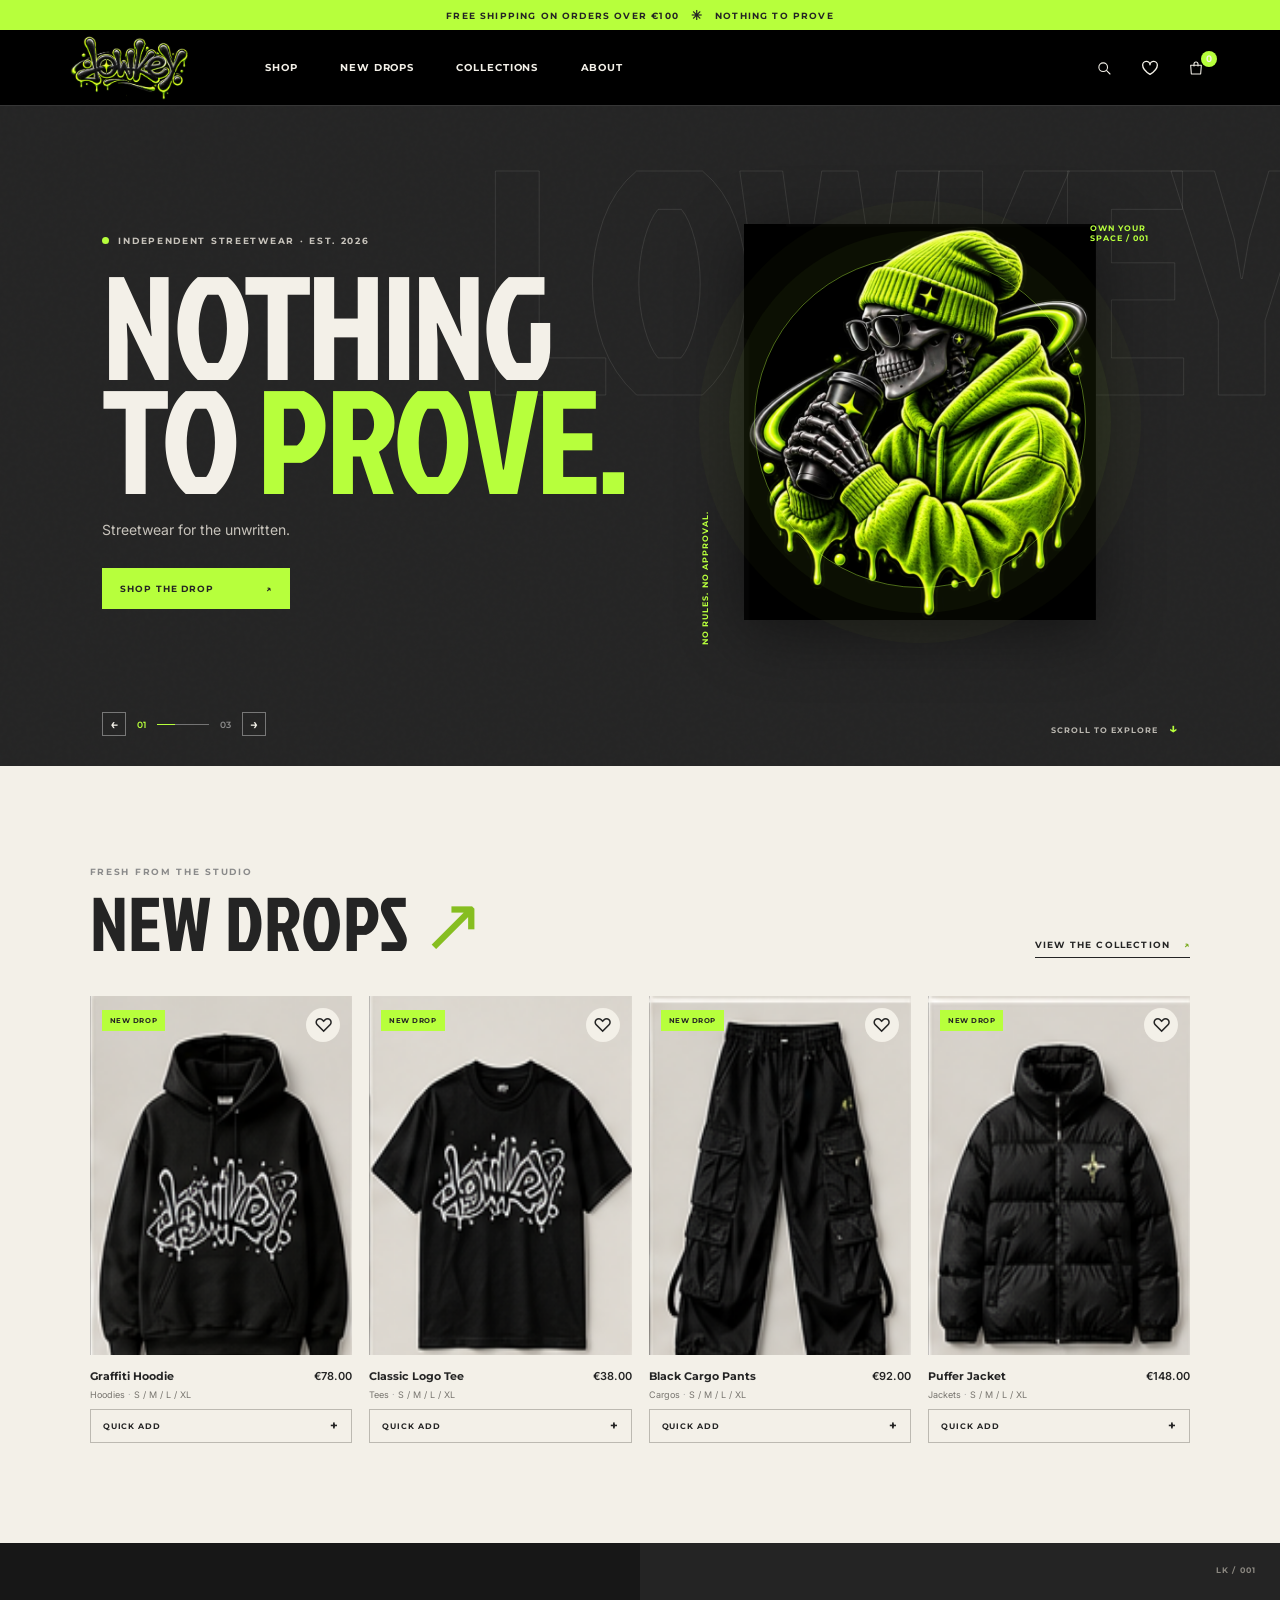
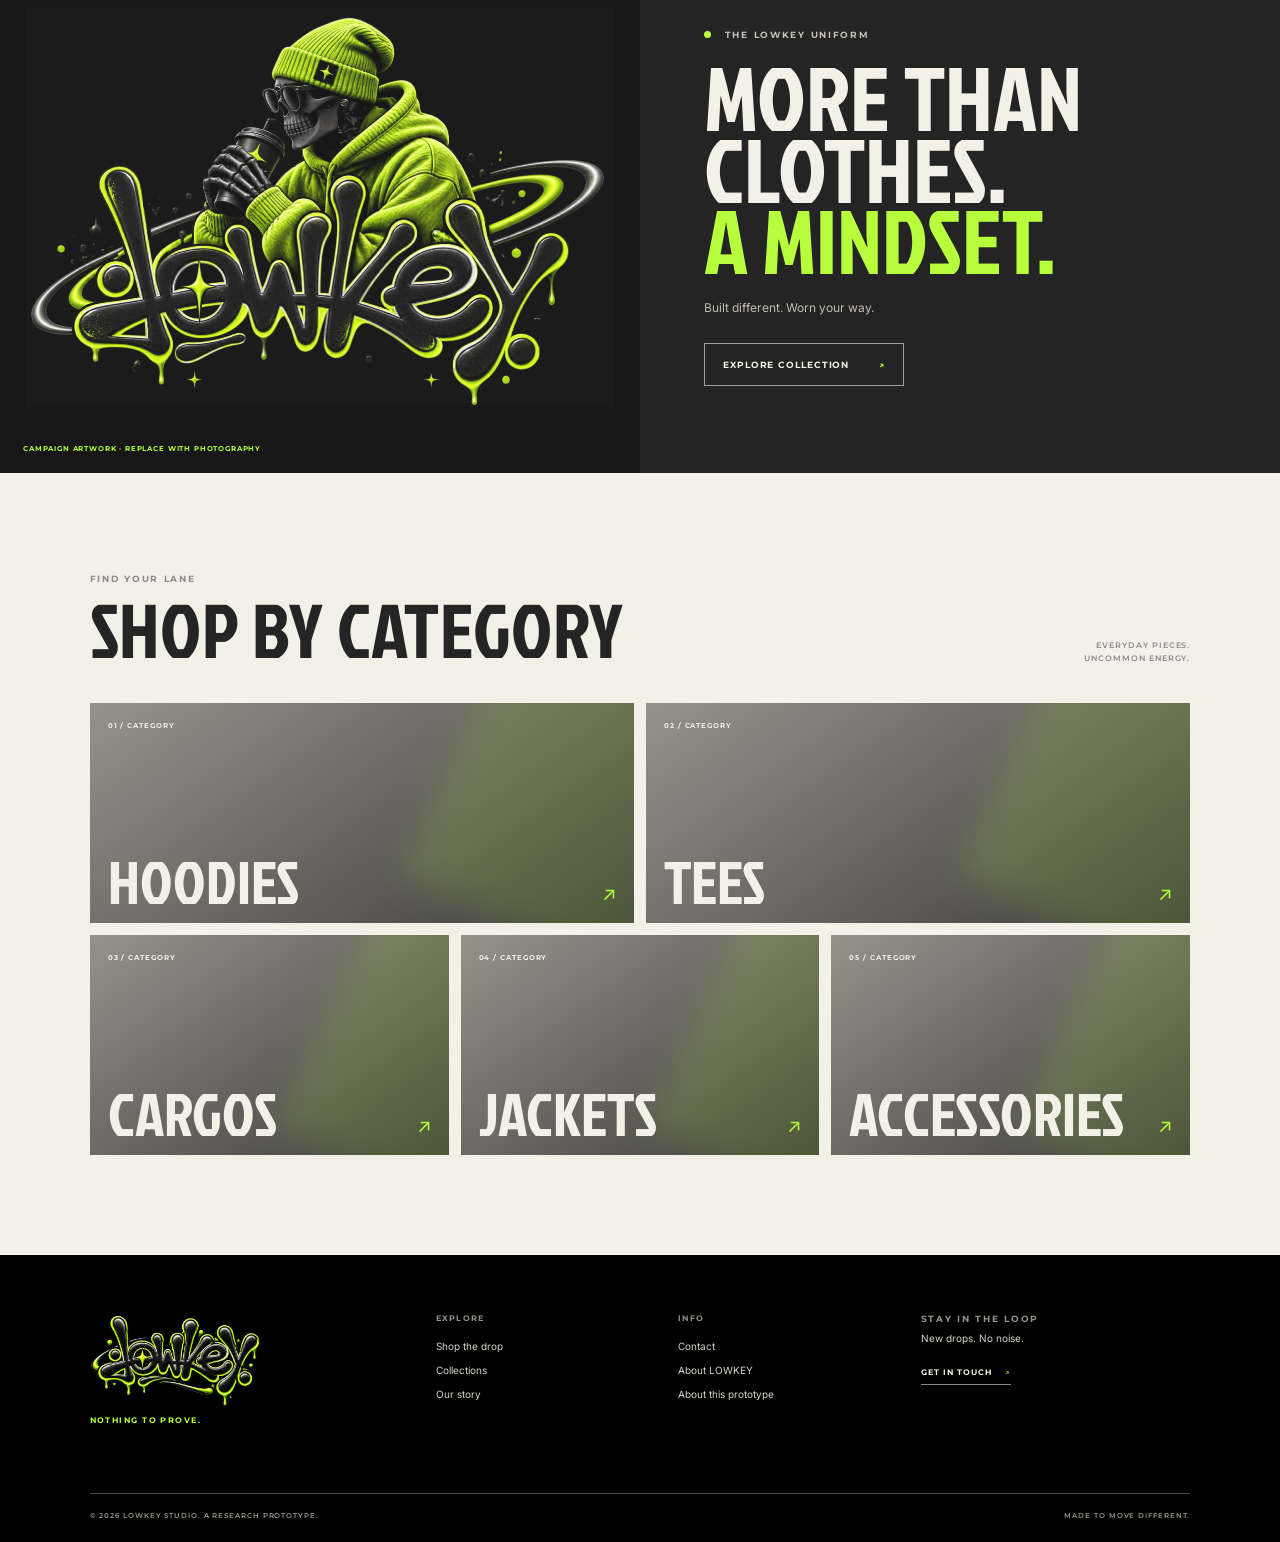
==== commit 3cc0ee68: "traditional done images to be changed" ====
--- a/traditional/index.html
+++ b/traditional/index.html
@@ -19,11 +19,11 @@
       <a class="brand" href="./" aria-label="LOWKEY home"><img src="../images/logos/Screenshot%202026-09-05%20at%2019.12.32.png" alt="LOWKEY"></a>
       <button class="menu-toggle" type="button" aria-expanded="false" aria-controls="primary-nav" aria-label="Open menu"><span></span><span></span></button>
       <nav id="primary-nav" class="primary-nav" aria-label="Main navigation">
-        <a href="#drops">Shop</a><a href="#drops">New drops</a><a href="#campaign">Collections</a><a href="#about">About</a>
+        <a href="shop.html">Shop</a><a href="#drops">New drops</a><a href="#categories">Collections</a><a href="about.html">About</a>
       </nav>
       <div class="header-actions">
         <button class="icon-button search-toggle" aria-label="Search products" type="button"><svg viewBox="0 0 24 24" aria-hidden="true"><circle cx="10.8" cy="10.8" r="6.5"></circle><path d="m16 16 5 5"></path></svg></button>
-        <a class="icon-button" href="#drops" aria-label="Wishlist"><svg viewBox="0 0 24 24" aria-hidden="true"><path d="M20.8 8.7c0 5.4-8.8 11-8.8 11S3.2 14.1 3.2 8.7a4.4 4.4 0 0 1 8.8-.5 4.4 4.4 0 0 1 8.8.5Z"></path></svg></a>
+        <a class="icon-button" href="shop.html?wishlist=1" aria-label="View saved products"><svg viewBox="0 0 24 24" aria-hidden="true"><path d="M20.8 8.7c0 5.4-8.8 11-8.8 11S3.2 14.1 3.2 8.7a4.4 4.4 0 0 1 8.8-.5 4.4 4.4 0 0 1 8.8.5Z"></path></svg></a>
         <button class="cart-link icon-button" type="button" aria-label="Shopping bag, 0 items" aria-controls="cart-panel"><svg viewBox="0 0 24 24" aria-hidden="true"><path d="M4 8h16l-1 13H5L4 8Z"></path><path d="M9 9V6a3 3 0 0 1 6 0v3"></path></svg><span class="cart-count" aria-live="polite">0</span></button>
       </div>
     </header>
@@ -34,7 +34,7 @@
           <p class="eyebrow"><span class="lime-dot"></span><span class="hero-eyebrow-text">INDEPENDENT STREETWEAR · EST. 2026</span></p>
           <h1 id="hero-title">NOTHING<br>TO <span>PROVE.</span></h1>
           <p class="hero-subtitle">Streetwear for the unwritten.</p>
-          <a class="button button-lime hero-cta" href="#drops">SHOP THE DROP <span aria-hidden="true">↗</span></a>
+          <a class="button button-lime hero-cta" href="shop.html">SHOP THE DROP <span aria-hidden="true">↗</span></a>
         </div>
         <div class="hero-art" aria-label="LOWKEY character artwork">
           <span class="art-note">OWN YOUR<br>SPACE / 001</span>
@@ -54,33 +54,32 @@
       <section id="drops" class="drops section-pad" aria-labelledby="drops-title">
         <div class="section-heading">
           <div><p class="eyebrow">FRESH FROM THE STUDIO</p><h2 id="drops-title">NEW DROPS <span class="lime-text">↗</span></h2></div>
-          <a class="text-link" href="#categories">VIEW THE COLLECTION <span aria-hidden="true">↗</span></a>
+          <a class="text-link" href="shop.html">VIEW THE COLLECTION <span aria-hidden="true">↗</span></a>
         </div>
         <div id="product-grid" class="product-grid" aria-live="polite"></div>
       </section>
 
       <section id="campaign" class="campaign" aria-labelledby="campaign-title">
         <div class="campaign-image"><img src="../images/logos/Screenshot%202026-09-05%20at%2019.12.09.png" alt="LOWKEY illustrated character and graffiti brand artwork"><span class="image-label">CAMPAIGN ARTWORK · REPLACE WITH PHOTOGRAPHY</span></div>
-        <div class="campaign-copy"><p class="eyebrow"><span class="lime-dot"></span> THE LOWKEY UNIFORM</p><h2 id="campaign-title">MORE THAN<br>CLOTHES.<br><span>A MINDSET.</span></h2><p>Built different. Worn your way.</p><a class="button button-outline" href="#categories">EXPLORE COLLECTION <span aria-hidden="true">↗</span></a></div>
+        <div class="campaign-copy"><p class="eyebrow"><span class="lime-dot"></span> THE LOWKEY UNIFORM</p><h2 id="campaign-title">MORE THAN<br>CLOTHES.<br><span>A MINDSET.</span></h2><p>Built different. Worn your way.</p><a class="button button-outline" href="shop.html">EXPLORE COLLECTION <span aria-hidden="true">↗</span></a></div>
         <span class="campaign-mark" aria-hidden="true">LK / 001</span>
       </section>
 
       <section id="categories" class="categories section-pad" aria-labelledby="categories-title">
         <div class="section-heading"><div><p class="eyebrow">FIND YOUR LANE</p><h2 id="categories-title">SHOP BY CATEGORY</h2></div><span class="category-note">EVERYDAY PIECES.<br>UNCOMMON ENERGY.</span></div>
         <div class="category-grid">
-          <a href="#drops" class="category-tile tile-hoodies"><span class="tile-num">01 / CATEGORY</span><span class="tile-title">HOODIES</span><span class="tile-arrow">↗</span></a>
-          <a href="#drops" class="category-tile tile-tees"><span class="tile-num">02 / CATEGORY</span><span class="tile-title">TEES</span><span class="tile-arrow">↗</span></a>
-          <a href="#drops" class="category-tile tile-cargos"><span class="tile-num">03 / CATEGORY</span><span class="tile-title">CARGOS</span><span class="tile-arrow">↗</span></a>
-          <a href="#drops" class="category-tile tile-jackets"><span class="tile-num">04 / CATEGORY</span><span class="tile-title">JACKETS</span><span class="tile-arrow">↗</span></a>
-          <a href="#drops" class="category-tile tile-accessories"><span class="tile-num">05 / CATEGORY</span><span class="tile-title">ACCESSORIES</span><span class="tile-arrow">↗</span></a>
+          <a href="shop.html?category=Hoodies" class="category-tile tile-hoodies"><span class="tile-num">01 / CATEGORY</span><span class="tile-title">HOODIES</span><span class="tile-arrow">↗</span></a>
+          <a href="shop.html?category=Tees" class="category-tile tile-tees"><span class="tile-num">02 / CATEGORY</span><span class="tile-title">TEES</span><span class="tile-arrow">↗</span></a>
+          <a href="shop.html?category=Cargos" class="category-tile tile-cargos"><span class="tile-num">03 / CATEGORY</span><span class="tile-title">CARGOS</span><span class="tile-arrow">↗</span></a>
+          <a href="shop.html?category=Jackets" class="category-tile tile-jackets"><span class="tile-num">04 / CATEGORY</span><span class="tile-title">JACKETS</span><span class="tile-arrow">↗</span></a>
+          <a href="shop.html?category=Accessories" class="category-tile tile-accessories"><span class="tile-num">05 / CATEGORY</span><span class="tile-title">ACCESSORIES</span><span class="tile-arrow">↗</span></a>
         </div>
       </section>
 
-      <section id="about" class="statement" aria-labelledby="statement-title"><p class="eyebrow">A NOTE FROM LOWKEY</p><h2 id="statement-title">NO RULES. NO APPROVAL.<br><span>NOTHING TO PROVE.</span></h2><p class="statement-copy">Wear what feels like you. The rest is noise.</p></section>
     </main>
-    <footer class="site-footer"><div class="footer-main"><div class="footer-brand"><img src="../images/logos/Screenshot%202026-09-05%20at%2019.12.32.png" alt="LOWKEY"><p>NOTHING TO PROVE.</p></div><div class="footer-column"><h2>EXPLORE</h2><a href="#drops">Shop the drop</a><a href="#categories">Collections</a><a href="#about">Our story</a></div><div class="footer-column"><h2>INFO</h2><a href="mailto:hello@lowkey.example">Contact</a><a href="#main">Shipping & returns</a><a href="#main">Instagram ↗</a></div><div class="footer-news"><p class="eyebrow">STAY IN THE LOOP</p><p>New drops. No noise.</p><a class="text-link" href="mailto:hello@lowkey.example">GET IN TOUCH <span aria-hidden="true">↗</span></a></div></div><div class="footer-bottom"><span>© 2026 LOWKEY STUDIO. A RESEARCH PROTOTYPE.</span><span>MADE TO MOVE DIFFERENT.</span></div></footer>
+    <footer class="site-footer"><div class="footer-main"><div class="footer-brand"><img src="../images/logos/Screenshot%202026-09-05%20at%2019.12.32.png" alt="LOWKEY"><p>NOTHING TO PROVE.</p></div><div class="footer-column"><h2>EXPLORE</h2><a href="shop.html">Shop the drop</a><a href="#categories">Collections</a><a href="about.html">Our story</a></div><div class="footer-column"><h2>INFO</h2><a href="mailto:hello@lowkey.example">Contact</a><a href="about.html">About LOWKEY</a><a href="about.html#prototype-note">About this prototype</a></div><div class="footer-news"><p class="eyebrow">STAY IN THE LOOP</p><p>New drops. No noise.</p><a class="text-link" href="mailto:hello@lowkey.example">GET IN TOUCH <span aria-hidden="true">↗</span></a></div></div><div class="footer-bottom"><span>© 2026 LOWKEY STUDIO. A RESEARCH PROTOTYPE.</span><span>MADE TO MOVE DIFFERENT.</span></div></footer>
     <div class="toast" role="status" aria-live="polite"></div>
-    <aside id="cart-panel" class="cart-panel" aria-label="Shopping bag" aria-hidden="true"><div class="cart-panel-head"><h2>YOUR BAG <span class="cart-count">0</span></h2><button class="cart-close" aria-label="Close bag" type="button">×</button></div><div class="cart-items"></div><p class="cart-empty">Your bag is empty.<br>Find something that feels like you.</p><a class="button button-lime cart-continue" href="#drops">KEEP EXPLORING ↗</a></aside><div class="cart-scrim"></div>
+    <aside id="cart-panel" class="cart-panel" aria-label="Shopping bag" aria-hidden="true"><div class="cart-panel-head"><h2>YOUR BAG <span class="cart-count">0</span></h2><button class="cart-close" aria-label="Close bag" type="button">×</button></div><div class="cart-items"></div><p class="cart-empty">Your bag is empty.<br>Find something that feels like you.</p><a class="button button-lime cart-continue" href="#drops">KEEP EXPLORING ↗</a><a class="cart-view" href="cart.html">VIEW FULL BAG ↗</a></aside><div class="cart-scrim"></div>
     <div class="search-panel" aria-hidden="true"><label for="site-search">SEARCH THE DROP</label><div class="search-field"><input id="site-search" type="search" placeholder="Try hoodie, tee, cap…"><button type="button" class="search-close" aria-label="Close search">×</button></div><div class="search-results"></div></div><div class="search-scrim"></div>
     <div class="announcement-note" aria-hidden="true">MOCK STORE · NO REAL ORDERS OR PAYMENTS</div>
   </body>
--- a/shared/css/site.css
+++ b/shared/css/site.css
@@ -3,10 +3,10 @@
 .hero{background:var(--charcoal);color:var(--offwhite);min-height:min(660px,calc(100vh - 106px));position:relative;overflow:hidden;display:grid;grid-template-columns:1.04fr .96fr;align-items:center;padding:42px max(8vw,30px) 70px}.hero:before{content:'LOWKEY';position:absolute;right:-1vw;top:6%;font:clamp(150px,25vw,380px)/.8 var(--font-display);letter-spacing:-.06em;color:transparent;-webkit-text-stroke:1px rgba(243,240,232,.1);white-space:nowrap}.hero-grain{position:absolute;inset:0;pointer-events:none;background-image:url("data:image/svg+xml,%3Csvg viewBox='0 0 180 180' xmlns='http://www.w3.org/2000/svg'%3E%3Cfilter id='n'%3E%3CfeTurbulence type='fractalNoise' baseFrequency='.8' numOctaves='3' stitchTiles='stitch'/%3E%3C/filter%3E%3Crect width='100%25' height='100%25' filter='url(%23n)' opacity='.1'/%3E%3C/svg%3E");opacity:.18}.hero-copy,.hero-art{position:relative;z-index:1}.eyebrow{font:700 9px var(--font-ui);letter-spacing:.19em;margin:0 0 22px}.hero .eyebrow{color:#c7c3bb}.lime-dot{display:inline-block;width:7px;height:7px;background:var(--lime);border-radius:50%;margin-right:9px}.hero h1{font:clamp(80px,11.5vw,168px)/.77 var(--font-display);letter-spacing:-.025em;margin:0 0 26px}.hero h1 span{color:var(--lime)}.hero-subtitle{font-size:14px;color:#c7c3bb;margin:0 0 30px}.button{display:inline-flex;justify-content:space-between;align-items:center;gap:30px;min-width:188px;padding:15px 18px;font:700 9px var(--font-ui);letter-spacing:.1em;transition:transform .2s,background .2s,color .2s}.button:hover{transform:translateY(-3px)}.button-lime{background:var(--lime);color:var(--charcoal)}.button-lime:hover{background:#d2ff87}.hero-art{justify-self:center;align-self:center;width:min(100%,440px);height:475px;display:grid;place-items:center}.hero-art:after{content:'';position:absolute;width:330px;height:330px;border:1px solid rgba(183,255,60,.42);border-radius:50%;box-shadow:0 0 0 25px rgba(183,255,60,.04),0 0 0 55px rgba(183,255,60,.025);z-index:-1}.hero-art img{width:80%;height:95%;object-fit:contain;mix-blend-mode:screen;filter:drop-shadow(0 12px 32px rgba(0,0,0,.45))}.art-note,.art-caption{position:absolute;font:700 8px var(--font-ui);letter-spacing:.13em;color:var(--lime)}.art-note{right:-10px;top:38px}.art-caption{left:0;bottom:15px;writing-mode:vertical-rl;transform:rotate(180deg)}.hero-index{position:absolute;bottom:30px;left:8vw;display:flex;align-items:center;gap:11px;font:600 9px var(--font-ui);color:var(--concrete)}.hero-index span:first-child{color:var(--lime)}.index-line{height:1px;width:52px;background:#747474}.scroll-cue{position:absolute;bottom:29px;right:8vw;font:700 8px var(--font-ui);letter-spacing:.12em;color:#bab7b0}.scroll-cue span{color:var(--lime);font-size:14px;margin-left:8px}
 .section-pad{padding:100px max(7vw,28px)}.drops{max-width:var(--content);margin:0 auto}.section-heading{display:flex;justify-content:space-between;align-items:end;margin-bottom:38px}.section-heading .eyebrow{color:var(--concrete);margin-bottom:9px}.section-heading h2{font:clamp(42px,6vw,76px)/.95 var(--font-display);margin:0;letter-spacing:.01em}.lime-text{color:#86be20}.text-link{font:700 9px var(--font-ui);letter-spacing:.13em;border-bottom:1px solid var(--charcoal);padding-bottom:7px}.text-link span{color:#79aa1d;margin-left:10px}.product-grid{display:grid;grid-template-columns:repeat(4,minmax(0,1fr));gap:17px}.product-card{min-width:0}.product-visual{height:clamp(220px,28vw,390px);position:relative;overflow:hidden;background:#dedbd2}.product-placeholder{position:absolute;inset:0;display:flex;flex-direction:column;align-items:center;justify-content:center;background:linear-gradient(145deg,#d6d3ca,#eeeae1);color:#aaa69e;transition:transform .4s}.product-card:hover .product-placeholder{transform:scale(1.03)}.product-placeholder>span{font:clamp(28px,5vw,62px)/.78 var(--font-display);text-align:center;transform:rotate(-8deg);color:rgba(36,36,36,.18)}.product-placeholder b{color:rgba(102,143,21,.48)}.product-placeholder small{position:absolute;bottom:12px;font:700 7px var(--font-ui);letter-spacing:.1em;color:#777}.wishlist-button{position:absolute;right:12px;top:12px;border:0;background:var(--offwhite);width:34px;height:34px;border-radius:50%;font-size:19px;cursor:pointer;transition:background .2s}.wishlist-button[aria-pressed=true]{background:var(--lime);color:#242424}.product-badge{position:absolute;left:12px;top:14px;background:var(--lime);padding:6px 8px;font:700 7px var(--font-ui);letter-spacing:.08em}.product-info{display:flex;justify-content:space-between;gap:8px;padding:14px 0 9px}.product-info h3{font:700 11px var(--font-ui);margin:0 0 6px}.product-info p{color:#77746e;font-size:9px;margin:0}.product-info p span{color:#aaa}.product-info strong{font:600 11px var(--font-body);white-space:nowrap}.quick-add{border:1px solid #bcb9b1;background:transparent;width:100%;display:flex;justify-content:space-between;padding:11px 12px;font:700 8px var(--font-ui);letter-spacing:.12em;cursor:pointer;transition:background .2s,border .2s}.quick-add:hover{background:var(--lime);border-color:var(--lime)}.quick-add span{font-size:13px;line-height:9px}
 .campaign{min-height:530px;background:var(--charcoal);color:var(--offwhite);display:grid;grid-template-columns:1fr 1fr;position:relative;overflow:hidden}.campaign-image{position:relative;min-height:490px;background:#171717;display:grid;place-items:center;overflow:hidden}.campaign-image img{width:92%;height:91%;object-fit:contain;mix-blend-mode:screen}.image-label{position:absolute;left:23px;bottom:20px;font:700 7px var(--font-ui);letter-spacing:.12em;color:var(--lime)}.campaign-copy{align-self:center;padding:70px 11% 70px 10%;position:relative;z-index:1}.campaign-copy .eyebrow{color:#c5c1b9}.campaign-copy h2{font:clamp(55px,7vw,95px)/.8 var(--font-display);margin:0 0 23px}.campaign-copy h2 span{color:var(--lime)}.campaign-copy>p:not(.eyebrow){font-size:12px;color:#c1bdb5;margin:0 0 28px}.button-outline{border:1px solid #a5a199;color:var(--offwhite)}.button-outline span{color:var(--lime)}.button-outline:hover{background:var(--offwhite);color:var(--charcoal)}.campaign-mark{position:absolute;right:24px;top:22px;font:700 8px var(--font-ui);letter-spacing:.14em;color:#89867f}
-.categories{max-width:var(--content);margin:0 auto}.category-note{font:600 8px/1.6 var(--font-ui);letter-spacing:.12em;color:var(--concrete);text-align:right}.category-grid{display:grid;grid-template-columns:repeat(6,1fr);grid-template-rows:220px 220px;gap:12px}.category-tile{position:relative;overflow:hidden;background:#d7d3c9;color:var(--offwhite);padding:18px;display:flex;flex-direction:column;justify-content:space-between;transition:filter .25s}.category-tile:before{content:'';position:absolute;inset:0;background:linear-gradient(145deg,#8f8b83,#55534f 58%,#292929);opacity:.9;transition:transform .4s}.category-tile:after{position:absolute;content:'';width:55%;height:125%;background:rgba(183,255,60,.14);transform:rotate(25deg);right:-20%;top:-12%;filter:blur(16px)}.category-tile:hover:before{transform:scale(1.04)}.category-tile>*{position:relative;z-index:1}.tile-hoodies{grid-column:span 3}.tile-tees{grid-column:span 3}.tile-cargos{grid-column:span 2}.tile-jackets{grid-column:span 2}.tile-accessories{grid-column:span 2}.tile-num,.placeholder-tag{font:700 7px var(--font-ui);letter-spacing:.13em}.tile-title{font:clamp(34px,5vw,60px)/.8 var(--font-display)}.tile-arrow{position:absolute;right:18px;bottom:18px;font-size:19px;color:var(--lime)}.placeholder-tag{position:absolute;right:17px;top:19px;color:#ddd9d0;font-size:6px}.statement{background:var(--lime);text-align:center;position:relative;padding:100px 20px 110px;overflow:hidden}.statement .eyebrow{font-size:8px}.statement h2{font:clamp(44px,8vw,106px)/.84 var(--font-display);margin:0 auto 24px;position:relative}.statement h2 span{color:transparent;-webkit-text-stroke:1.5px var(--charcoal)}.statement-copy{font-size:12px;margin:0}.statement-star{position:absolute;width:80px;right:9%;top:17%;opacity:.16;mix-blend-mode:multiply}
+.categories{max-width:var(--content);margin:0 auto}.category-note{font:600 8px/1.6 var(--font-ui);letter-spacing:.12em;color:var(--concrete);text-align:right}.category-grid{display:grid;grid-template-columns:repeat(6,1fr);grid-template-rows:220px 220px;gap:12px}.category-tile{position:relative;overflow:hidden;background:#d7d3c9;color:var(--offwhite);padding:18px;display:flex;flex-direction:column;justify-content:space-between;transition:filter .25s}.category-tile:before{content:'';position:absolute;inset:0;background:linear-gradient(145deg,#8f8b83,#55534f 58%,#292929);opacity:.9;transition:transform .4s}.category-tile:after{position:absolute;content:'';width:55%;height:125%;background:rgba(183,255,60,.14);transform:rotate(25deg);right:-20%;top:-12%;filter:blur(16px)}.category-tile:hover:before{transform:scale(1.04)}.category-tile>*{position:relative;z-index:1}.tile-hoodies{grid-column:span 3}.tile-tees{grid-column:span 3}.tile-cargos{grid-column:span 2}.tile-jackets{grid-column:span 2}.tile-accessories{grid-column:span 2}.tile-num,.placeholder-tag{font:700 7px var(--font-ui);letter-spacing:.13em}.tile-title{font:clamp(34px,5vw,60px)/.8 var(--font-display)}.tile-arrow{position:absolute;right:18px;bottom:18px;font-size:19px;color:var(--lime)}.placeholder-tag{position:absolute;right:17px;top:19px;color:#ddd9d0;font-size:6px}
 .site-footer{background:var(--charcoal);color:var(--offwhite);padding:58px max(7vw,28px) 22px}.footer-main{max-width:var(--content);margin:0 auto 60px;display:grid;grid-template-columns:1.5fr 1fr 1fr 1.3fr;gap:35px}.footer-brand img{width:170px;filter:grayscale(1) brightness(0) invert(1)}.footer-brand p{font:700 8px var(--font-ui);letter-spacing:.18em;color:var(--lime)}.footer-column{display:flex;flex-direction:column;gap:12px}.footer-column h2{font:700 8px var(--font-ui);letter-spacing:.15em;color:#929088;margin:0 0 5px}.footer-column a,.footer-news>p:not(.eyebrow){font-size:10px;color:#d5d2ca}.footer-column a:hover,.footer-news a:hover{color:var(--lime)}.footer-news .eyebrow{color:#96938b;margin-bottom:8px}.footer-news>p:not(.eyebrow){margin:0 0 15px}.footer-news .text-link{display:inline-block;border-color:#8e8a82;font-size:8px}.footer-bottom{max-width:var(--content);margin:auto;border-top:1px solid #4c4b47;padding-top:17px;display:flex;justify-content:space-between;font:600 7px var(--font-ui);letter-spacing:.13em;color:#99968e}.toast{position:fixed;z-index:70;bottom:24px;left:50%;transform:translate(-50%,18px);background:var(--lime);padding:13px 20px;font:700 10px var(--font-ui);opacity:0;pointer-events:none;transition:opacity .2s,transform .2s}.toast.is-visible{opacity:1;transform:translate(-50%,0)}.cart-panel,.search-panel{position:fixed;z-index:60;background:var(--offwhite);box-shadow:0 0 50px #0002;transition:transform .3s ease;visibility:hidden}.cart-panel{right:0;top:0;bottom:0;width:min(420px,92vw);padding:26px;transform:translateX(105%)}.cart-panel.is-open,.search-panel.is-open{visibility:visible;transform:translate(0)}.cart-panel-head{display:flex;align-items:center;justify-content:space-between;border-bottom:1px solid #cfccc4;padding-bottom:18px}.cart-panel-head h2{font:34px var(--font-display);margin:0}.cart-panel-head .cart-count{position:static;display:inline-grid;vertical-align:middle}.cart-close,.search-close{background:none;border:0;font-size:26px;cursor:pointer}.cart-items{padding:8px 0}.cart-item{display:flex;justify-content:space-between;gap:15px;padding:16px 0;border-bottom:1px solid #d6d2c9;font-size:11px}.cart-item p{font-size:9px;color:#777;margin:7px 0 0}.cart-empty{font-size:12px;line-height:1.7;color:#69665f;margin:25px 0}.cart-continue{margin-top:22px;width:100%}.cart-continue[hidden]{display:none}.cart-scrim,.search-scrim{position:fixed;inset:0;background:#1119;z-index:55;opacity:0;visibility:hidden;transition:opacity .3s}.cart-scrim.is-open,.search-scrim.is-open{opacity:1;visibility:visible}.search-panel{top:0;left:0;right:0;padding:32px max(8vw,24px);transform:translateY(-105%)}.search-panel>label{font:700 9px var(--font-ui);letter-spacing:.16em}.search-field{display:flex;border-bottom:2px solid var(--charcoal);margin-top:14px}.search-field input{border:0;background:transparent;outline:none;font:clamp(26px,4vw,44px) var(--font-display);padding:10px 0;width:100%;text-transform:uppercase}.search-results{display:grid;grid-template-columns:repeat(3,1fr);gap:12px;padding-top:18px}.search-result{display:flex;justify-content:space-between;padding:12px;background:#e8e5dc;font-size:10px}.search-empty{font-size:11px;color:#777}.announcement-note{position:absolute;left:-9999px}.panel-open{overflow:hidden}
 @media(max-width:850px){.site-header{gap:20px}.primary-nav{gap:20px}.header-actions{gap:10px}.hero{padding-left:6vw;padding-right:6vw;grid-template-columns:1.05fr .95fr}.hero-art{height:390px}.hero h1{font-size:clamp(74px,12vw,115px)}.campaign{min-height:430px}.campaign-image{min-height:420px}.campaign-copy{padding:50px 6%}.footer-main{grid-template-columns:1.4fr 1fr 1fr}.footer-news{grid-column:2/4}.section-pad{padding-top:76px;padding-bottom:76px}}
-@media(max-width:620px){html{scroll-padding-top:65px}.announcement{height:26px;font-size:7px}.site-header{height:64px;padding:0 19px;justify-content:space-between}.brand{width:115px}.menu-toggle{width:32px;height:34px;border:0;background:none;display:flex;flex-direction:column;justify-content:center;gap:6px;order:3;padding:4px}.menu-toggle span{display:block;width:22px;height:1px;background:var(--charcoal)}.menu-toggle[aria-expanded=true] span:first-child{transform:translateY(3.5px) rotate(45deg)}.menu-toggle[aria-expanded=true] span:last-child{transform:translateY(-3.5px) rotate(-45deg)}.header-actions{margin-left:auto}.header-actions .icon-button:nth-child(2){display:none}.primary-nav{position:absolute;top:64px;left:0;right:0;height:auto;background:var(--offwhite);display:flex;align-items:stretch;flex-direction:column;gap:0;padding:0 22px;max-height:0;overflow:hidden;transition:max-height .25s,padding .25s;border-bottom:0}.primary-nav.is-open{max-height:260px;padding:10px 22px 20px;border-bottom:1px solid #ccc}.primary-nav a{padding:13px 0;border-bottom:1px solid #d9d6ce;font-size:10px}.primary-nav a:after{display:none}.hero{display:flex;min-height:710px;flex-direction:column;align-items:flex-start;justify-content:flex-start;padding:68px 25px 65px}.hero-copy{z-index:2}.hero h1{font-size:clamp(91px,19vw,137px);margin:0 0 20px}.hero .eyebrow{font-size:7px;margin-bottom:18px}.hero-subtitle{font-size:12px;margin-bottom:20px}.hero-art{position:absolute;width:65%;height:330px;right:-3%;bottom:55px;opacity:.87}.hero-art:after{width:220px;height:220px}.hero-art img{width:90%}.art-note{right:5px;top:35px;font-size:6px}.art-caption{font-size:6px;left:0;bottom:5px}.hero-index{left:25px;bottom:23px}.scroll-cue{right:23px;bottom:24px;font-size:7px}.section-pad{padding:64px 20px}.section-heading{align-items:flex-start;gap:20px;margin-bottom:25px}.section-heading h2{font-size:47px}.section-heading .eyebrow{font-size:7px}.section-heading>.text-link{font-size:7px;margin-top:19px;white-space:nowrap}.product-grid{grid-template-columns:repeat(2,minmax(0,1fr));gap:26px 11px}.product-visual{height:clamp(205px,62vw,330px)}.product-info{padding-top:10px}.product-info h3{font-size:9px}.product-info p{font-size:8px}.product-info strong{font-size:10px}.wishlist-button{width:30px;height:30px;right:8px;top:8px}.product-badge{font-size:6px;left:8px;top:9px}.quick-add{padding:10px;font-size:7px}.campaign{display:flex;flex-direction:column-reverse}.campaign-image{min-height:330px;height:80vw}.campaign-image img{width:90%}.campaign-copy{padding:58px 24px 48px}.campaign-copy h2{font-size:clamp(66px,15vw,92px)}.campaign-mark{right:17px;top:14px}.categories .section-heading{align-items:end}.categories .section-heading h2{font-size:43px}.category-note{font-size:6px;min-width:90px}.category-grid{grid-template-rows:170px 150px 150px;gap:8px}.tile-hoodies{grid-column:span 3}.tile-tees{grid-column:span 3}.tile-cargos{grid-column:span 3}.tile-jackets{grid-column:span 3}.tile-accessories{grid-column:span 6}.category-tile{padding:12px}.tile-title{font-size:clamp(34px,10vw,51px)}.placeholder-tag{font-size:5px;right:10px;top:13px}.tile-num{font-size:6px}.tile-arrow{right:12px;bottom:12px}.statement{padding:78px 18px 84px}.statement .eyebrow{font-size:7px}.statement h2{font-size:clamp(44px,11vw,67px)}.statement-star{width:43px;right:6%;top:10%}.site-footer{padding:47px 22px 17px}.footer-main{grid-template-columns:1fr 1fr;gap:34px 15px;margin-bottom:39px}.footer-brand{grid-column:span 2}.footer-brand img{width:135px}.footer-news{grid-column:span 2}.footer-bottom{font-size:6px;gap:15px;line-height:1.6}.footer-bottom span:last-child{text-align:right}.search-panel{padding:26px 20px}.search-results{grid-template-columns:1fr}.search-result:nth-child(n+4){display:none}}
+@media(max-width:620px){html{scroll-padding-top:65px}.announcement{height:26px;font-size:7px}.site-header{height:64px;padding:0 19px;justify-content:space-between}.brand{width:115px}.menu-toggle{width:32px;height:34px;border:0;background:none;display:flex;flex-direction:column;justify-content:center;gap:6px;order:3;padding:4px}.menu-toggle span{display:block;width:22px;height:1px;background:var(--charcoal)}.menu-toggle[aria-expanded=true] span:first-child{transform:translateY(3.5px) rotate(45deg)}.menu-toggle[aria-expanded=true] span:last-child{transform:translateY(-3.5px) rotate(-45deg)}.header-actions{margin-left:auto}.header-actions .icon-button:nth-child(2){display:none}.primary-nav{position:absolute;top:64px;left:0;right:0;height:auto;background:var(--offwhite);display:flex;align-items:stretch;flex-direction:column;gap:0;padding:0 22px;max-height:0;overflow:hidden;transition:max-height .25s,padding .25s;border-bottom:0}.primary-nav.is-open{max-height:260px;padding:10px 22px 20px;border-bottom:1px solid #ccc}.primary-nav a{padding:13px 0;border-bottom:1px solid #d9d6ce;font-size:10px}.primary-nav a:after{display:none}.hero{display:flex;min-height:710px;flex-direction:column;align-items:flex-start;justify-content:flex-start;padding:68px 25px 65px}.hero-copy{z-index:2}.hero h1{font-size:clamp(91px,19vw,137px);margin:0 0 20px}.hero .eyebrow{font-size:7px;margin-bottom:18px}.hero-subtitle{font-size:12px;margin-bottom:20px}.hero-art{position:absolute;width:65%;height:330px;right:-3%;bottom:55px;opacity:.87}.hero-art:after{width:220px;height:220px}.hero-art img{width:90%}.art-note{right:5px;top:35px;font-size:6px}.art-caption{font-size:6px;left:0;bottom:5px}.hero-index{left:25px;bottom:23px}.scroll-cue{right:23px;bottom:24px;font-size:7px}.section-pad{padding:64px 20px}.section-heading{align-items:flex-start;gap:20px;margin-bottom:25px}.section-heading h2{font-size:47px}.section-heading .eyebrow{font-size:7px}.section-heading>.text-link{font-size:7px;margin-top:19px;white-space:nowrap}.product-grid{grid-template-columns:repeat(2,minmax(0,1fr));gap:26px 11px}.product-visual{height:clamp(205px,62vw,330px)}.product-info{padding-top:10px}.product-info h3{font-size:9px}.product-info p{font-size:8px}.product-info strong{font-size:10px}.wishlist-button{width:30px;height:30px;right:8px;top:8px}.product-badge{font-size:6px;left:8px;top:9px}.quick-add{padding:10px;font-size:7px}.campaign{display:flex;flex-direction:column-reverse}.campaign-image{min-height:330px;height:80vw}.campaign-image img{width:90%}.campaign-copy{padding:58px 24px 48px}.campaign-copy h2{font-size:clamp(66px,15vw,92px)}.campaign-mark{right:17px;top:14px}.categories .section-heading{align-items:end}.categories .section-heading h2{font-size:43px}.category-note{font-size:6px;min-width:90px}.category-grid{grid-template-rows:170px 150px 150px;gap:8px}.tile-hoodies{grid-column:span 3}.tile-tees{grid-column:span 3}.tile-cargos{grid-column:span 3}.tile-jackets{grid-column:span 3}.tile-accessories{grid-column:span 6}.category-tile{padding:12px}.tile-title{font-size:clamp(34px,10vw,51px)}.placeholder-tag{font-size:5px;right:10px;top:13px}.tile-num{font-size:6px}.tile-arrow{right:12px;bottom:12px}.site-footer{padding:47px 22px 17px}.footer-main{grid-template-columns:1fr 1fr;gap:34px 15px;margin-bottom:39px}.footer-brand{grid-column:span 2}.footer-brand img{width:135px}.footer-news{grid-column:span 2}.footer-bottom{font-size:6px;gap:15px;line-height:1.6}.footer-bottom span:last-child{text-align:right}.search-panel{padding:26px 20px}.search-results{grid-template-columns:1fr}.search-result:nth-child(n+4){display:none}}
 @media(prefers-reduced-motion:reduce){*,*:before,*:after{scroll-behavior:auto!important;animation-duration:.01ms!important;animation-iteration-count:1!important;transition-duration:.01ms!important}}
 .site-header{background:#000;color:var(--offwhite);border-bottom-color:#363636}.menu-toggle span{background:var(--offwhite)}
 @media(max-width:620px){.primary-nav{color:var(--charcoal)}}
@@ -17,4 +17,6 @@
 .hero.is-text-only{grid-template-columns:1fr;text-align:center}.hero.is-text-only .hero-copy{width:min(100%,1000px);margin:auto}.hero.is-text-only .eyebrow{text-align:center}.hero.is-text-only h1{font-size:clamp(100px,16vw,220px)}.hero.is-text-only .button{margin-inline:auto}.hero-art[hidden]{display:none}
 @media(max-width:620px){.hero.is-text-only{justify-content:center;min-height:calc(100svh - 90px);padding-bottom:85px}.hero.is-text-only h1{font-size:clamp(82px,18vw,110px)}}
 .product-image{background-image:url("../LOWKEY%20Streetwear%20Catalog%20Grid.png");background-repeat:no-repeat;background-size:1100% 620%;background-position:var(--sheet-x) var(--sheet-y)}
+.product-visual .product-view-link{position:absolute;inset:0;display:block;z-index:0}.product-visual .wishlist-button,.product-visual .product-badge{z-index:2}.product-info h3 a:hover{text-decoration:underline;text-underline-offset:3px}
+.cart-view{display:flex;width:100%;justify-content:center;margin:12px 0 0;padding:13px;border:1px solid #c9c6be;font:700 8px var(--font-ui);letter-spacing:.1em}.cart-view:hover{background:var(--lime);border-color:var(--lime)}
 .product-image{position:absolute;inset:0;transition:transform .4s}.product-card:hover .product-image{transform:scale(1.03)}
